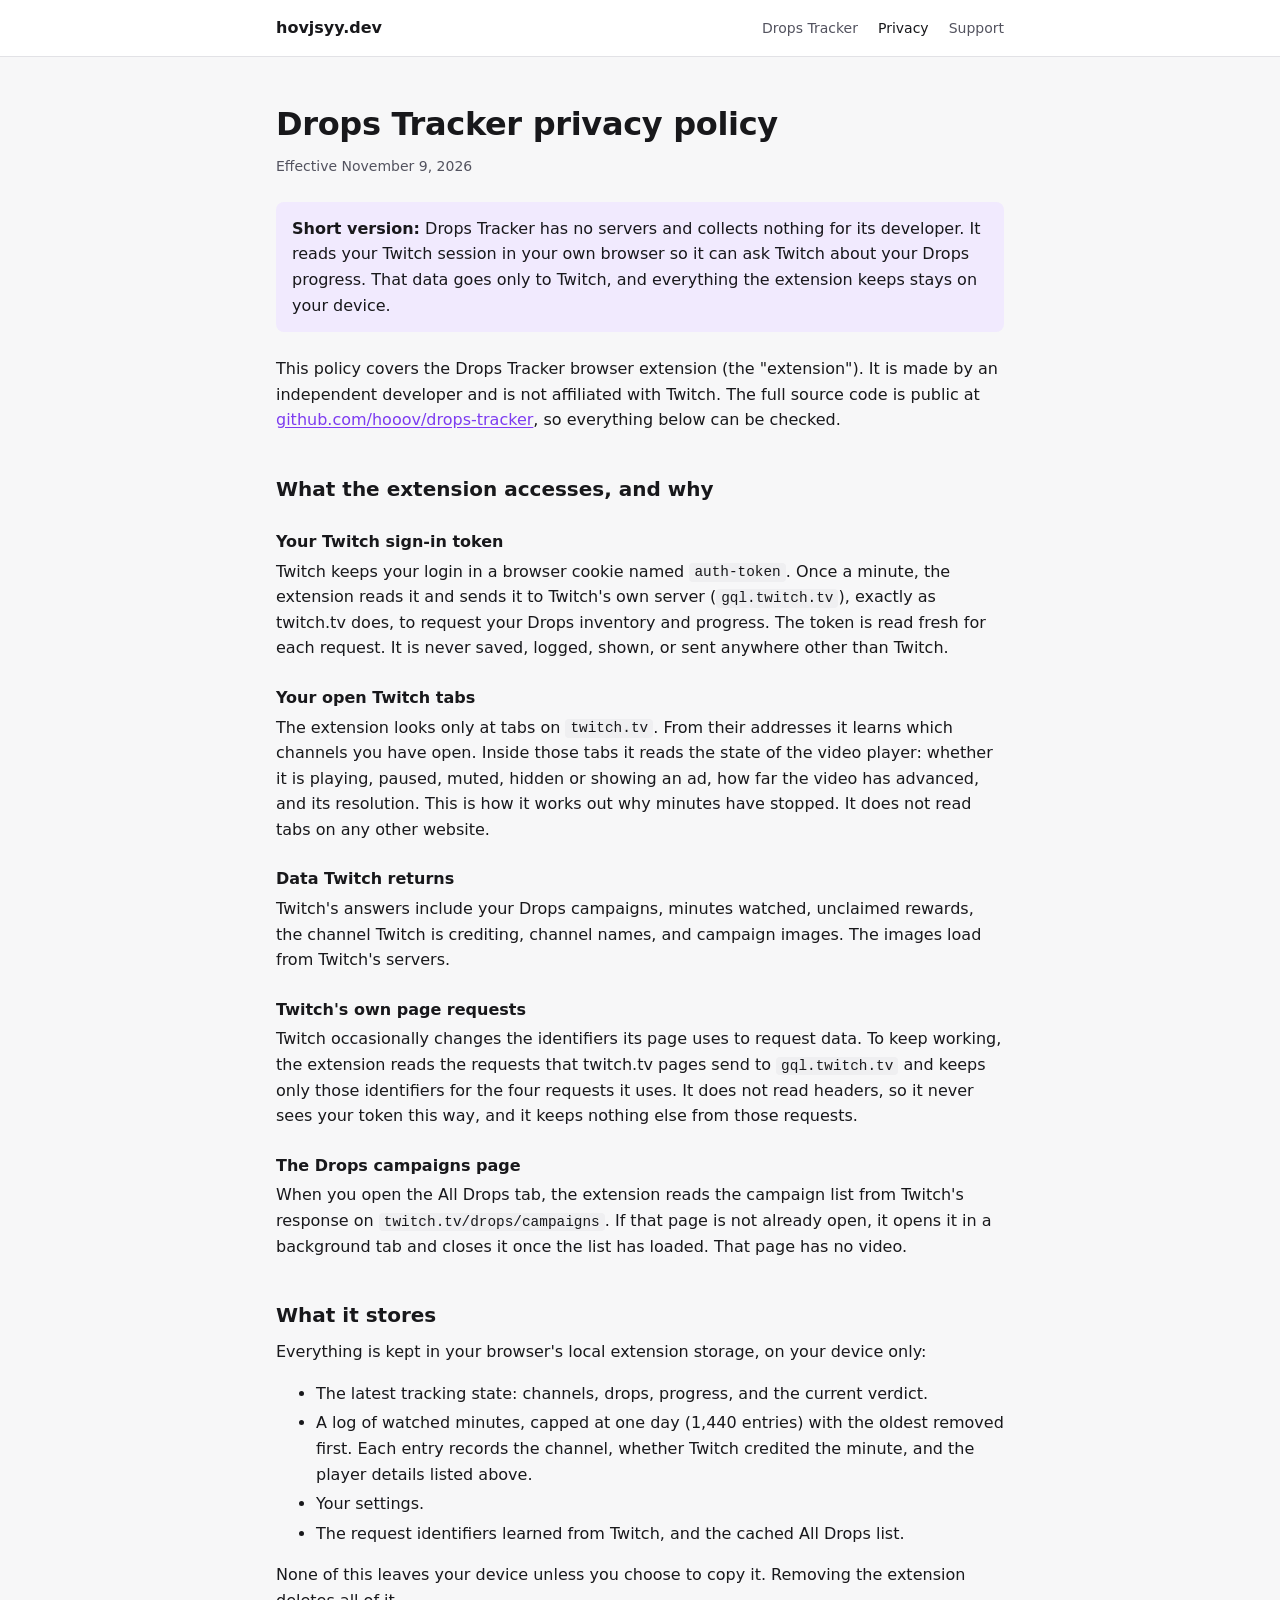
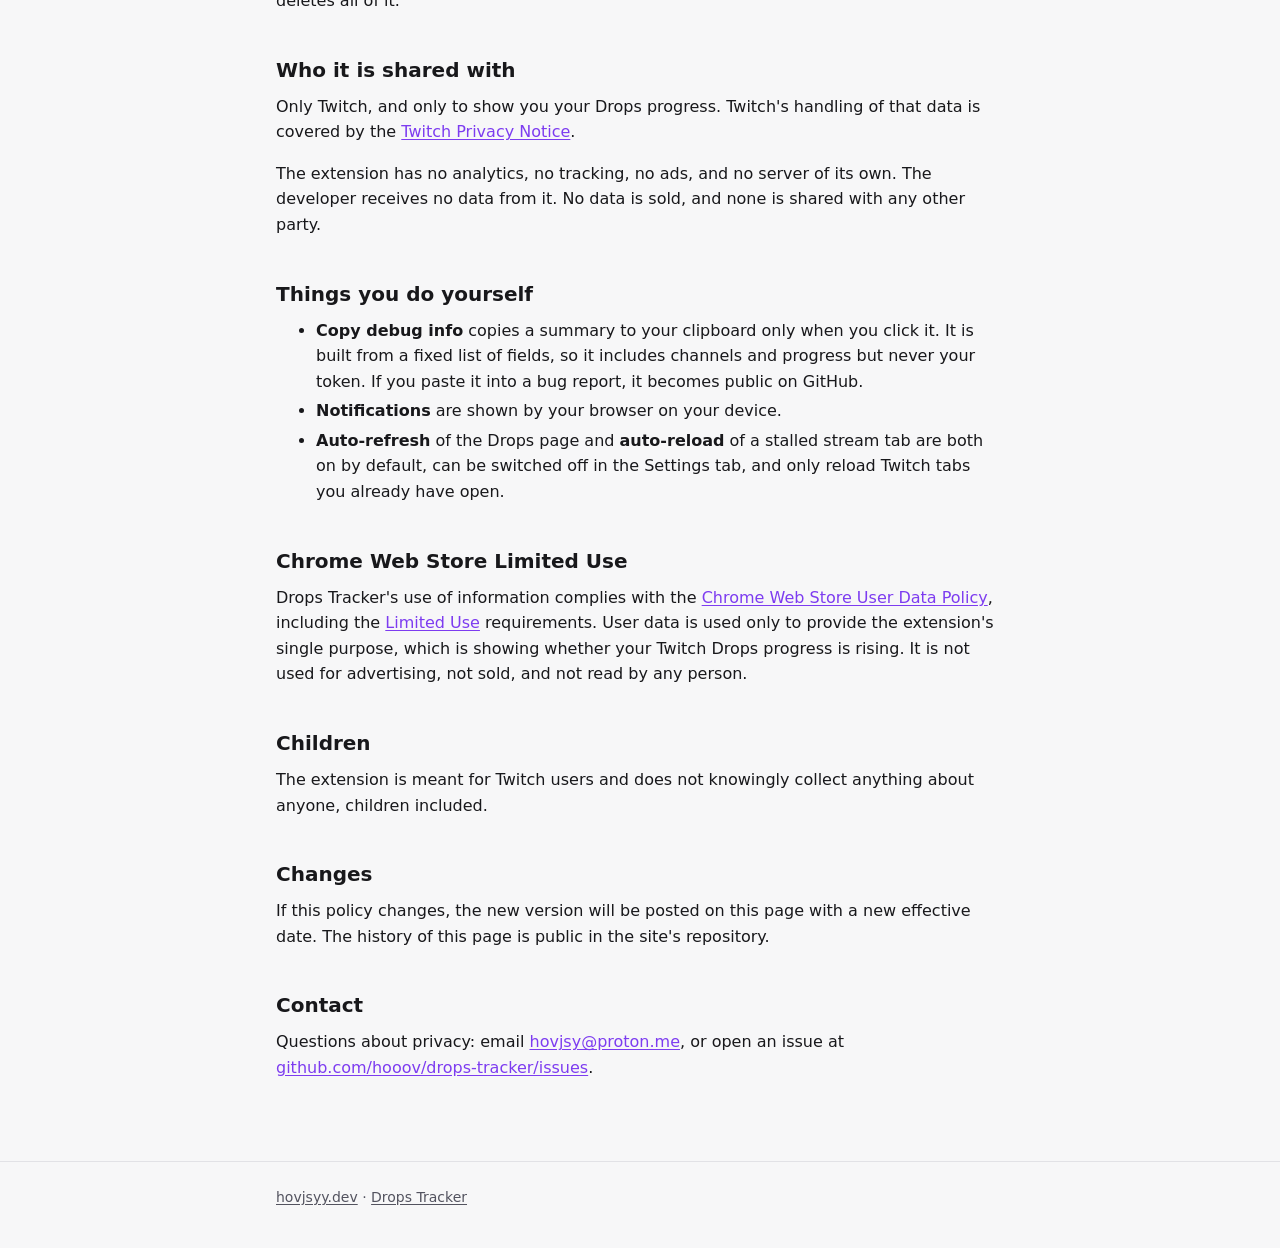
==== drops-tracker/privacy/index.html @ 73327622 "Drops Tracker: helpers on by default, Settings tab Privacy policy effective November 9, 2026: auto-r" ====
<!doctype html>
<html lang="en">
<head>
  <meta charset="utf-8">
  <meta name="viewport" content="width=device-width, initial-scale=1">
  <title>Drops Tracker Privacy</title>
  <meta name="description" content="Privacy policy for the Drops Tracker browser extension.">
  <link rel="icon" href="/drops-tracker/icon.png">
  <link rel="stylesheet" href="/assets/style.css">
</head>
<body>
  <header class="site-head">
    <div class="wrap">
      <a href="/">hovjsyy.dev</a>
      <nav>
        <a href="/drops-tracker/">Drops Tracker</a>
        <a href="/drops-tracker/privacy/" aria-current="page">Privacy</a>
        <a href="https://github.com/hooov/drops-tracker/issues">Support</a>
      </nav>
    </div>
  </header>
  <main>
    <div class="wrap">
      <h1>Drops Tracker privacy policy</h1>
      <p class="meta">Effective November 9, 2026</p>

      <div class="note">
        <p><strong>Short version:</strong> Drops Tracker has no servers and collects nothing for its developer. It reads your Twitch session in your own browser so it can ask Twitch about your Drops progress. That data goes only to Twitch, and everything the extension keeps stays on your device.</p>
      </div>

      <p>This policy covers the Drops Tracker browser extension (the "extension"). It is made by an independent developer and is not affiliated with Twitch. The full source code is public at <a href="https://github.com/hooov/drops-tracker">github.com/hooov/drops-tracker</a>, so everything below can be checked.</p>

      <h2>What the extension accesses, and why</h2>

      <h3>Your Twitch sign-in token</h3>
      <p>Twitch keeps your login in a browser cookie named <code>auth-token</code>. Once a minute, the extension reads it and sends it to Twitch's own server (<code>gql.twitch.tv</code>), exactly as twitch.tv does, to request your Drops inventory and progress. The token is read fresh for each request. It is never saved, logged, shown, or sent anywhere other than Twitch.</p>

      <h3>Your open Twitch tabs</h3>
      <p>The extension looks only at tabs on <code>twitch.tv</code>. From their addresses it learns which channels you have open. Inside those tabs it reads the state of the video player: whether it is playing, paused, muted, hidden or showing an ad, how far the video has advanced, and its resolution. This is how it works out why minutes have stopped. It does not read tabs on any other website.</p>

      <h3>Data Twitch returns</h3>
      <p>Twitch's answers include your Drops campaigns, minutes watched, unclaimed rewards, the channel Twitch is crediting, channel names, and campaign images. The images load from Twitch's servers.</p>

      <h3>Twitch's own page requests</h3>
      <p>Twitch occasionally changes the identifiers its page uses to request data. To keep working, the extension reads the requests that twitch.tv pages send to <code>gql.twitch.tv</code> and keeps only those identifiers for the four requests it uses. It does not read headers, so it never sees your token this way, and it keeps nothing else from those requests.</p>

      <h3>The Drops campaigns page</h3>
      <p>When you open the All Drops tab, the extension reads the campaign list from Twitch's response on <code>twitch.tv/drops/campaigns</code>. If that page is not already open, it opens it in a background tab and closes it once the list has loaded. That page has no video.</p>

      <h2>What it stores</h2>
      <p>Everything is kept in your browser's local extension storage, on your device only:</p>
      <ul>
        <li>The latest tracking state: channels, drops, progress, and the current verdict.</li>
        <li>A log of watched minutes, capped at one day (1,440 entries) with the oldest removed first. Each entry records the channel, whether Twitch credited the minute, and the player details listed above.</li>
        <li>Your settings.</li>
        <li>The request identifiers learned from Twitch, and the cached All Drops list.</li>
      </ul>
      <p>None of this leaves your device unless you choose to copy it. Removing the extension deletes all of it.</p>

      <h2>Who it is shared with</h2>
      <p>Only Twitch, and only to show you your Drops progress. Twitch's handling of that data is covered by the <a href="https://www.twitch.tv/p/legal/privacy-notice/">Twitch Privacy Notice</a>.</p>
      <p>The extension has no analytics, no tracking, no ads, and no server of its own. The developer receives no data from it. No data is sold, and none is shared with any other party.</p>

      <h2>Things you do yourself</h2>
      <ul>
        <li><strong>Copy debug info</strong> copies a summary to your clipboard only when you click it. It is built from a fixed list of fields, so it includes channels and progress but never your token. If you paste it into a bug report, it becomes public on GitHub.</li>
        <li><strong>Notifications</strong> are shown by your browser on your device.</li>
        <li><strong>Auto-refresh</strong> of the Drops page and <strong>auto-reload</strong> of a stalled stream tab are both on by default, can be switched off in the Settings tab, and only reload Twitch tabs you already have open.</li>
      </ul>

      <h2>Chrome Web Store Limited Use</h2>
      <p>Drops Tracker's use of information complies with the <a href="https://developer.chrome.com/docs/webstore/program-policies/policies">Chrome Web Store User Data Policy</a>, including the <a href="https://developer.chrome.com/docs/webstore/program-policies/limited-use">Limited Use</a> requirements. User data is used only to provide the extension's single purpose, which is showing whether your Twitch Drops progress is rising. It is not used for advertising, not sold, and not read by any person.</p>

      <h2>Children</h2>
      <p>The extension is meant for Twitch users and does not knowingly collect anything about anyone, children included.</p>

      <h2>Changes</h2>
      <p>If this policy changes, the new version will be posted on this page with a new effective date. The history of this page is public in the site's repository.</p>

      <h2>Contact</h2>
      <p>Questions about privacy: email <a href="mailto:hovjsy@proton.me">hovjsy@proton.me</a>, or open an issue at <a href="https://github.com/hooov/drops-tracker/issues">github.com/hooov/drops-tracker/issues</a>.</p>
    </div>
  </main>
  <footer class="site-foot">
    <div class="wrap"><a href="/">hovjsyy.dev</a> · <a href="/drops-tracker/">Drops Tracker</a></div>
  </footer>
</body>
</html>
---- assets/style.css ----
:root {
  --bg: #f7f7f8;
  --surface: #ffffff;
  --text: #18181b;
  --muted: #53535f;
  --line: #e2e2e6;
  --accent: #7d3cf0;
  --accent-soft: #f1eafe;
  --code: #efeff1;
  color-scheme: light;
}
@media (prefers-color-scheme: dark) {
  :root {
    --bg: #0e0e10;
    --surface: #18181b;
    --text: #efeff1;
    --muted: #adadb8;
    --line: #2f2f35;
    --accent: #a970ff;
    --accent-soft: #241a36;
    --code: #26262c;
    color-scheme: dark;
  }
}

* { box-sizing: border-box; }
html { -webkit-text-size-adjust: 100%; }
body {
  margin: 0;
  background: var(--bg);
  color: var(--text);
  font: 16px/1.6 Inter, system-ui, -apple-system, "Segoe UI", Roboto, "Helvetica Neue", Arial, sans-serif;
}
a { color: var(--accent); text-underline-offset: 2px; }
a:hover { text-decoration-thickness: 2px; }
img { max-width: 100%; height: auto; display: block; }
code {
  font: 0.9em ui-monospace, SFMono-Regular, Consolas, "Liberation Mono", monospace;
  background: var(--code);
  padding: 0.1em 0.35em;
  border-radius: 4px;
}

.wrap { max-width: 760px; margin: 0 auto; padding: 0 16px; }

.site-head { border-bottom: 1px solid var(--line); background: var(--surface); }
.site-head .wrap { display: flex; align-items: center; justify-content: space-between; gap: 16px; height: 56px; }
.site-head a { color: var(--text); text-decoration: none; font-weight: 700; }
.site-head nav { display: flex; gap: 20px; font-size: 14px; }
.site-head nav a { color: var(--muted); font-weight: 500; }
.site-head nav a:hover, .site-head nav a[aria-current="page"] { color: var(--text); }

main { padding: 48px 0 64px; }
h1 { font-size: 2rem; line-height: 1.2; margin: 0 0 12px; letter-spacing: -0.01em; }
h2 { font-size: 1.25rem; margin: 40px 0 8px; }
h3 { font-size: 1rem; margin: 24px 0 4px; }
p, ul, ol, table { margin: 0 0 16px; }
li + li { margin-top: 4px; }
.lede { font-size: 1.125rem; color: var(--muted); max-width: 60ch; }
.meta { color: var(--muted); font-size: 14px; }

.product { display: flex; align-items: center; gap: 16px; margin-bottom: 16px; }
.product img { width: 64px; height: 64px; border-radius: 14px; }
.product h1 { margin: 0; }

.buttons { display: flex; flex-wrap: wrap; gap: 12px; margin: 24px 0; }
.btn {
  display: inline-block; padding: 9px 16px; border-radius: 6px; font-weight: 600; font-size: 15px;
  text-decoration: none; border: 1px solid var(--line); color: var(--text); background: var(--surface);
}
.btn.primary { background: var(--accent); border-color: var(--accent); color: #fff; }
.btn:hover { filter: brightness(1.08); }

.shot { margin: 32px 0; border: 1px solid var(--line); border-radius: 10px; overflow: hidden; background: var(--surface); }
.shot figcaption { padding: 10px 14px; font-size: 14px; color: var(--muted); border-top: 1px solid var(--line); }

.card {
  display: block; padding: 20px; border: 1px solid var(--line); border-radius: 10px;
  background: var(--surface); color: var(--text); text-decoration: none;
}
.card:hover { border-color: var(--accent); }
.card .product { margin: 0 0 8px; }
.card .product img { width: 44px; height: 44px; border-radius: 10px; }
.card h2 { margin: 0; font-size: 1.125rem; }
.card p { margin: 0; color: var(--muted); }

.note { padding: 14px 16px; border-radius: 8px; background: var(--accent-soft); margin: 24px 0; }
.note p:last-child { margin-bottom: 0; }

.table-scroll { overflow-x: auto; margin: 0 0 16px; }
table { border-collapse: collapse; width: 100%; font-size: 15px; margin: 0; }
th, td { text-align: left; vertical-align: top; padding: 8px 10px; border-bottom: 1px solid var(--line); }
th { font-weight: 600; white-space: nowrap; }

.site-foot { border-top: 1px solid var(--line); padding: 24px 0 40px; font-size: 14px; color: var(--muted); }
.site-foot a { color: var(--muted); }

@media (max-width: 520px) {
  main { padding: 32px 0 48px; }
  h1 { font-size: 1.6rem; }
  .site-head nav { gap: 14px; }
}
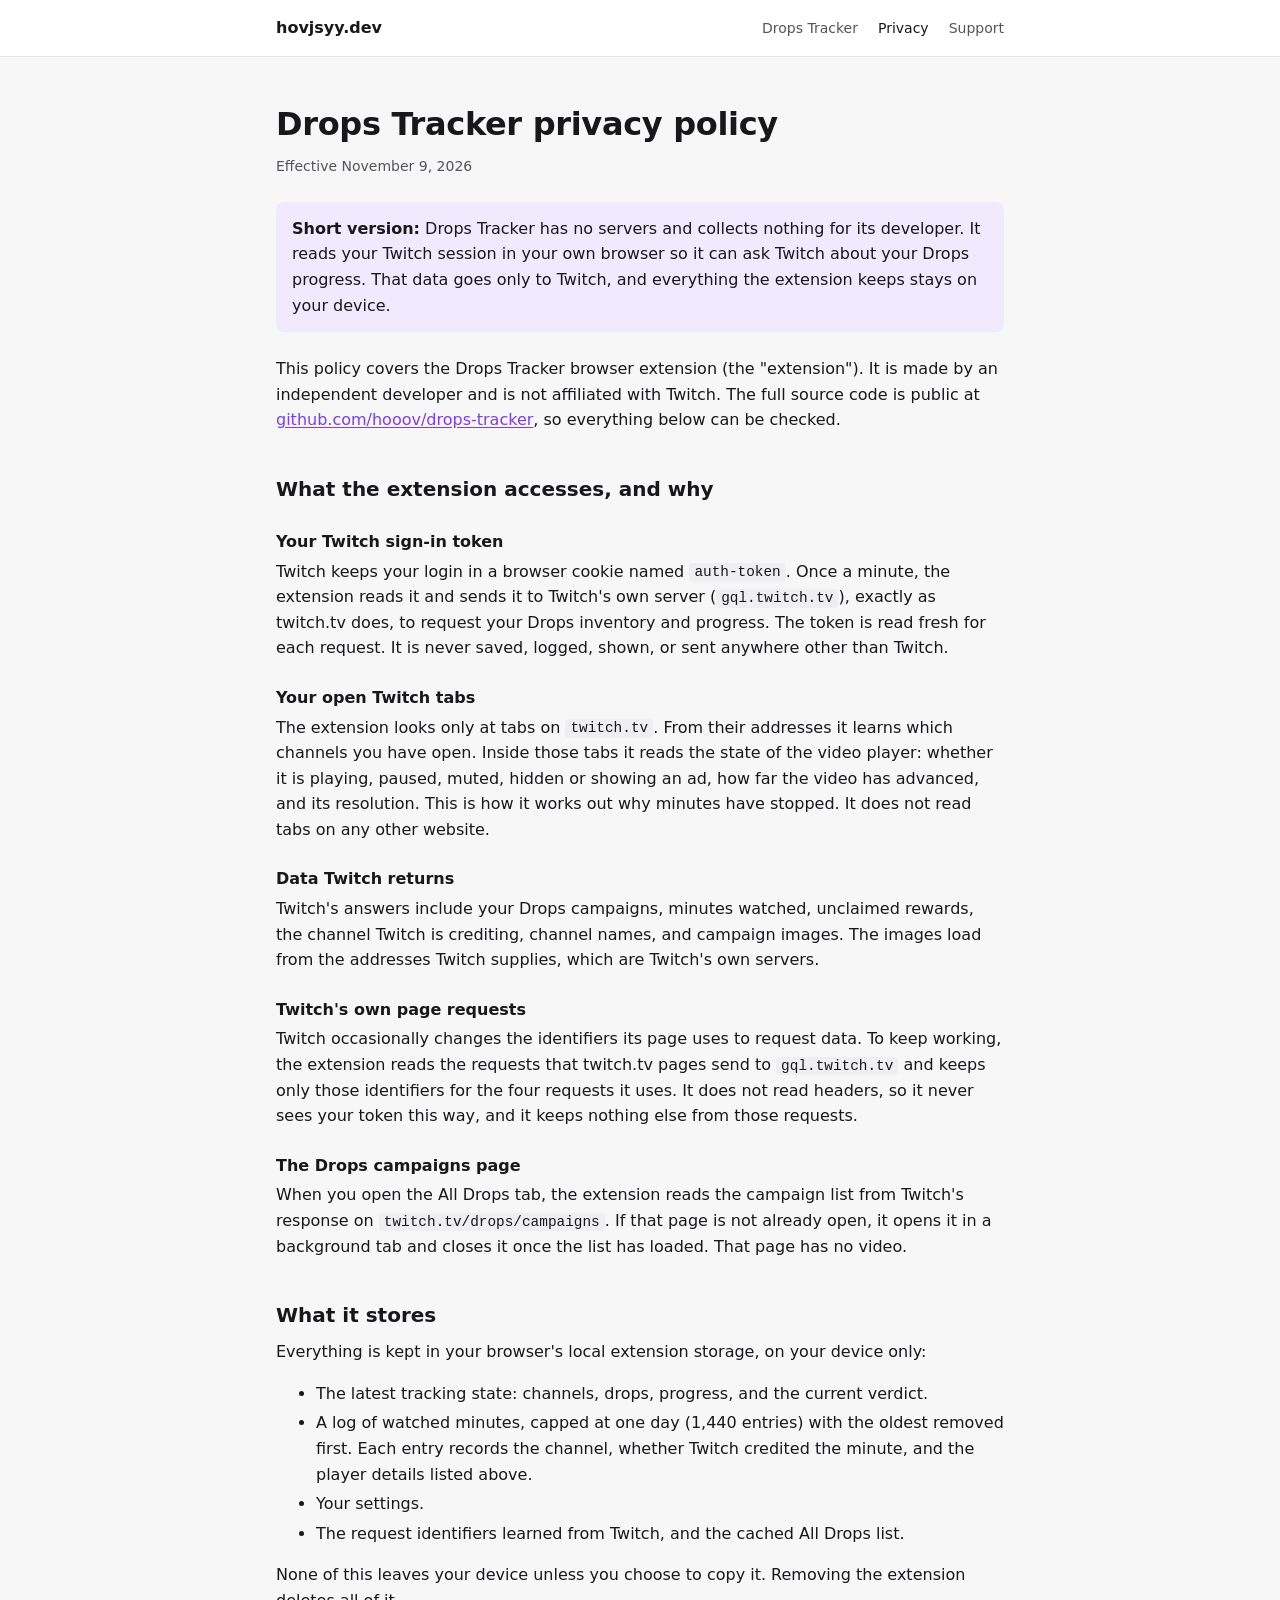
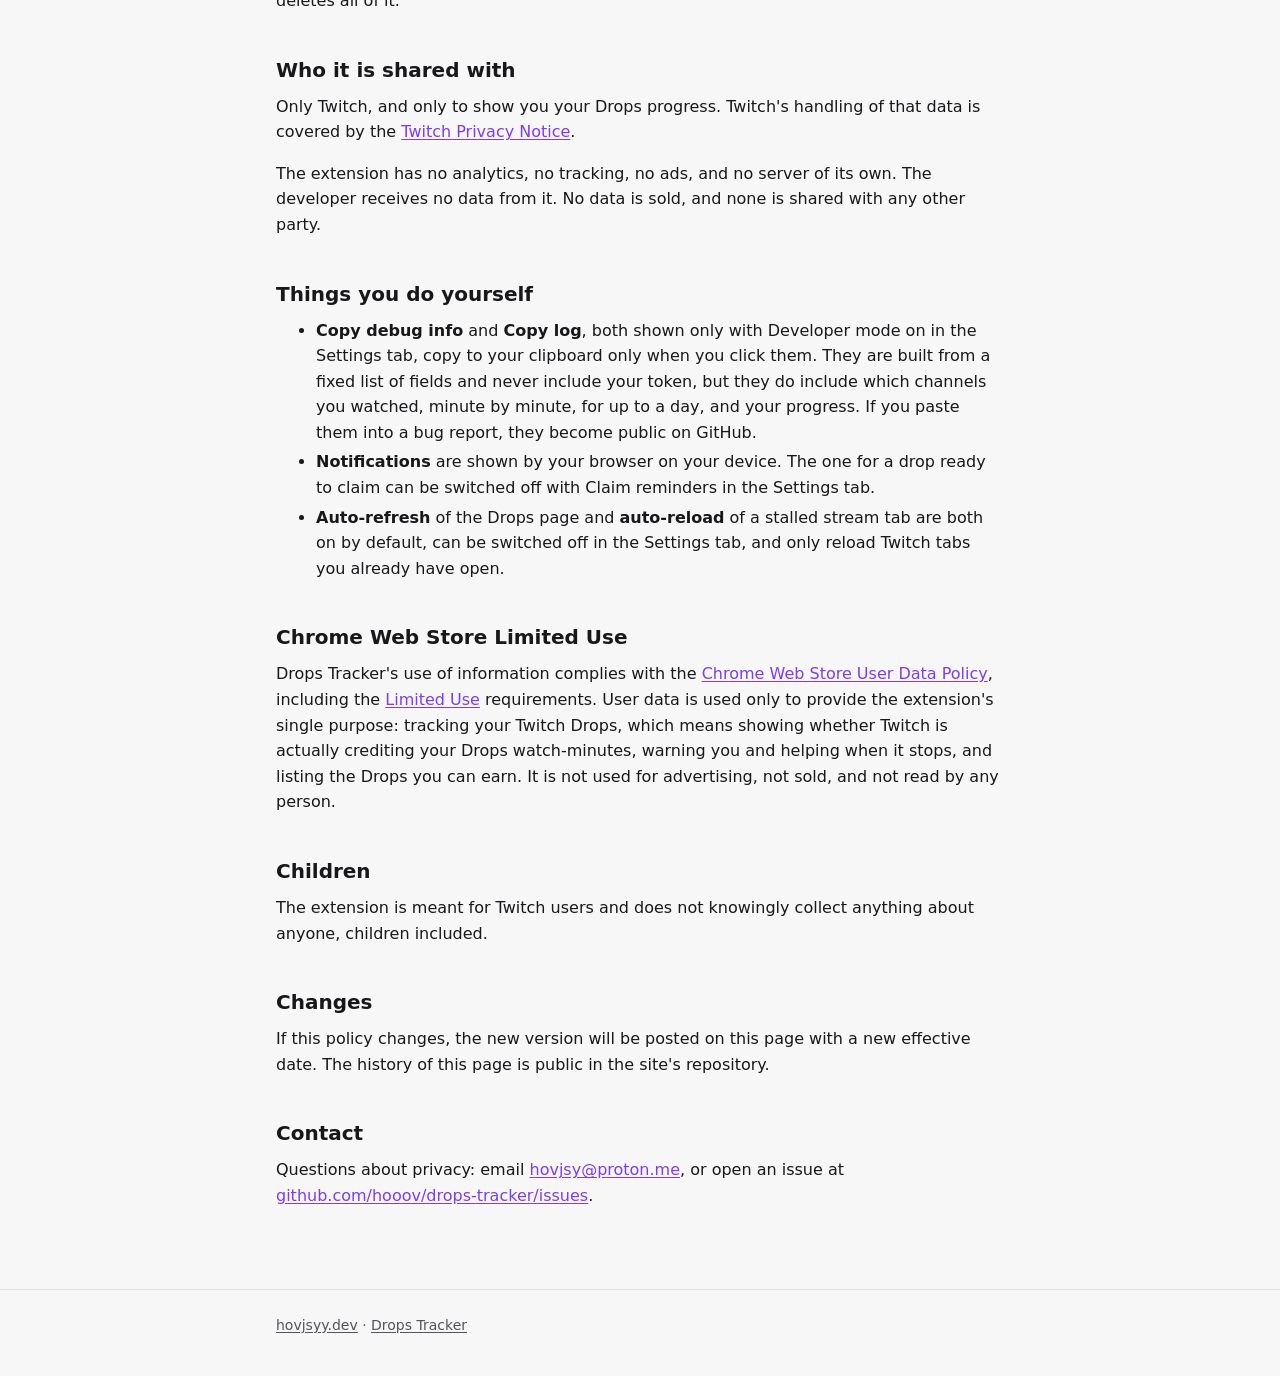
==== commit 79df1bae: "Drops Tracker: describe the tab helpers, debug copies; new images - Homepage: the two helpers that r" ====
--- a/drops-tracker/privacy/index.html
+++ b/drops-tracker/privacy/index.html
@@ -39,7 +39,7 @@
       <p>The extension looks only at tabs on <code>twitch.tv</code>. From their addresses it learns which channels you have open. Inside those tabs it reads the state of the video player: whether it is playing, paused, muted, hidden or showing an ad, how far the video has advanced, and its resolution. This is how it works out why minutes have stopped. It does not read tabs on any other website.</p>
 
       <h3>Data Twitch returns</h3>
-      <p>Twitch's answers include your Drops campaigns, minutes watched, unclaimed rewards, the channel Twitch is crediting, channel names, and campaign images. The images load from Twitch's servers.</p>
+      <p>Twitch's answers include your Drops campaigns, minutes watched, unclaimed rewards, the channel Twitch is crediting, channel names, and campaign images. The images load from the addresses Twitch supplies, which are Twitch's own servers.</p>
 
       <h3>Twitch's own page requests</h3>
       <p>Twitch occasionally changes the identifiers its page uses to request data. To keep working, the extension reads the requests that twitch.tv pages send to <code>gql.twitch.tv</code> and keeps only those identifiers for the four requests it uses. It does not read headers, so it never sees your token this way, and it keeps nothing else from those requests.</p>
@@ -63,13 +63,13 @@
 
       <h2>Things you do yourself</h2>
       <ul>
-        <li><strong>Copy debug info</strong> copies a summary to your clipboard only when you click it. It is built from a fixed list of fields, so it includes channels and progress but never your token. If you paste it into a bug report, it becomes public on GitHub.</li>
-        <li><strong>Notifications</strong> are shown by your browser on your device.</li>
+        <li><strong>Copy debug info</strong> and <strong>Copy log</strong>, both shown only with Developer mode on in the Settings tab, copy to your clipboard only when you click them. They are built from a fixed list of fields and never include your token, but they do include which channels you watched, minute by minute, for up to a day, and your progress. If you paste them into a bug report, they become public on GitHub.</li>
+        <li><strong>Notifications</strong> are shown by your browser on your device. The one for a drop ready to claim can be switched off with Claim reminders in the Settings tab.</li>
         <li><strong>Auto-refresh</strong> of the Drops page and <strong>auto-reload</strong> of a stalled stream tab are both on by default, can be switched off in the Settings tab, and only reload Twitch tabs you already have open.</li>
       </ul>
 
       <h2>Chrome Web Store Limited Use</h2>
-      <p>Drops Tracker's use of information complies with the <a href="https://developer.chrome.com/docs/webstore/program-policies/policies">Chrome Web Store User Data Policy</a>, including the <a href="https://developer.chrome.com/docs/webstore/program-policies/limited-use">Limited Use</a> requirements. User data is used only to provide the extension's single purpose, which is showing whether your Twitch Drops progress is rising. It is not used for advertising, not sold, and not read by any person.</p>
+      <p>Drops Tracker's use of information complies with the <a href="https://developer.chrome.com/docs/webstore/program-policies/policies">Chrome Web Store User Data Policy</a>, including the <a href="https://developer.chrome.com/docs/webstore/program-policies/limited-use">Limited Use</a> requirements. User data is used only to provide the extension's single purpose: tracking your Twitch Drops, which means showing whether Twitch is actually crediting your Drops watch-minutes, warning you and helping when it stops, and listing the Drops you can earn. It is not used for advertising, not sold, and not read by any person.</p>
 
       <h2>Children</h2>
       <p>The extension is meant for Twitch users and does not knowingly collect anything about anyone, children included.</p>
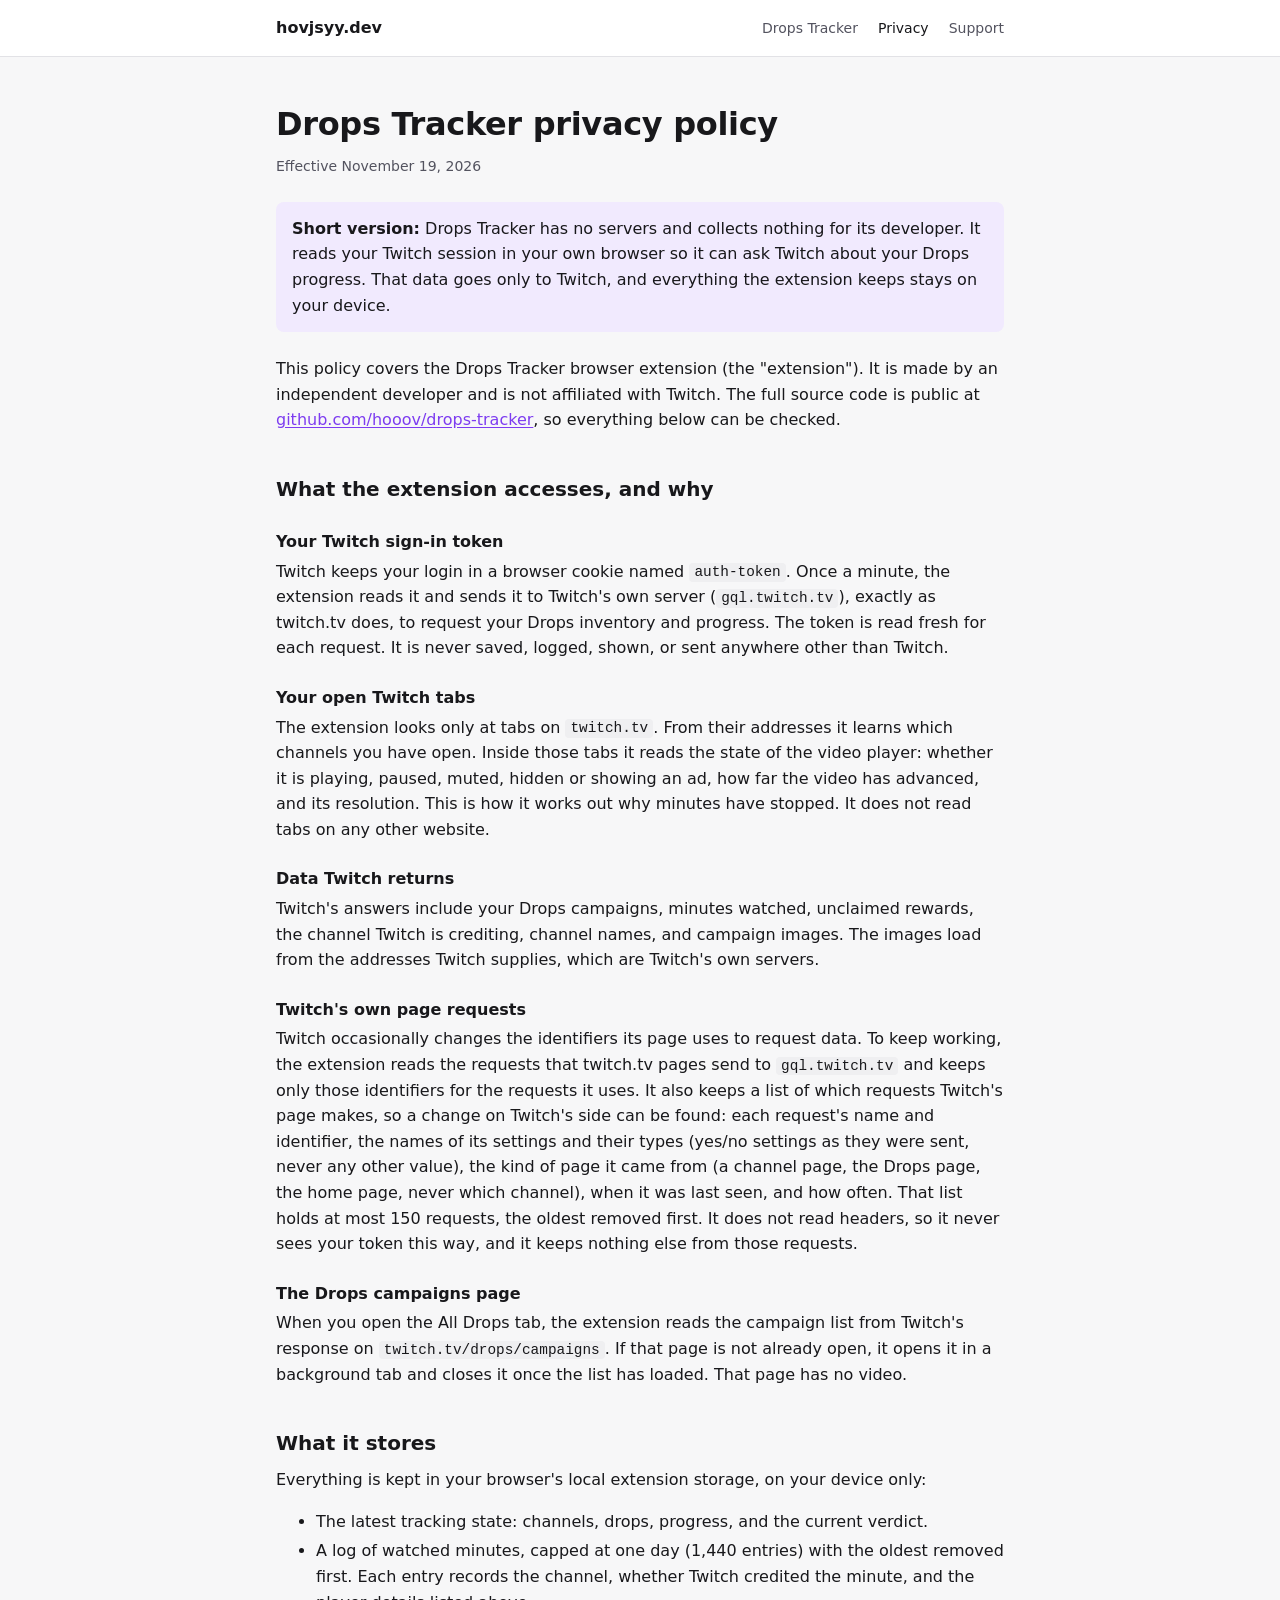
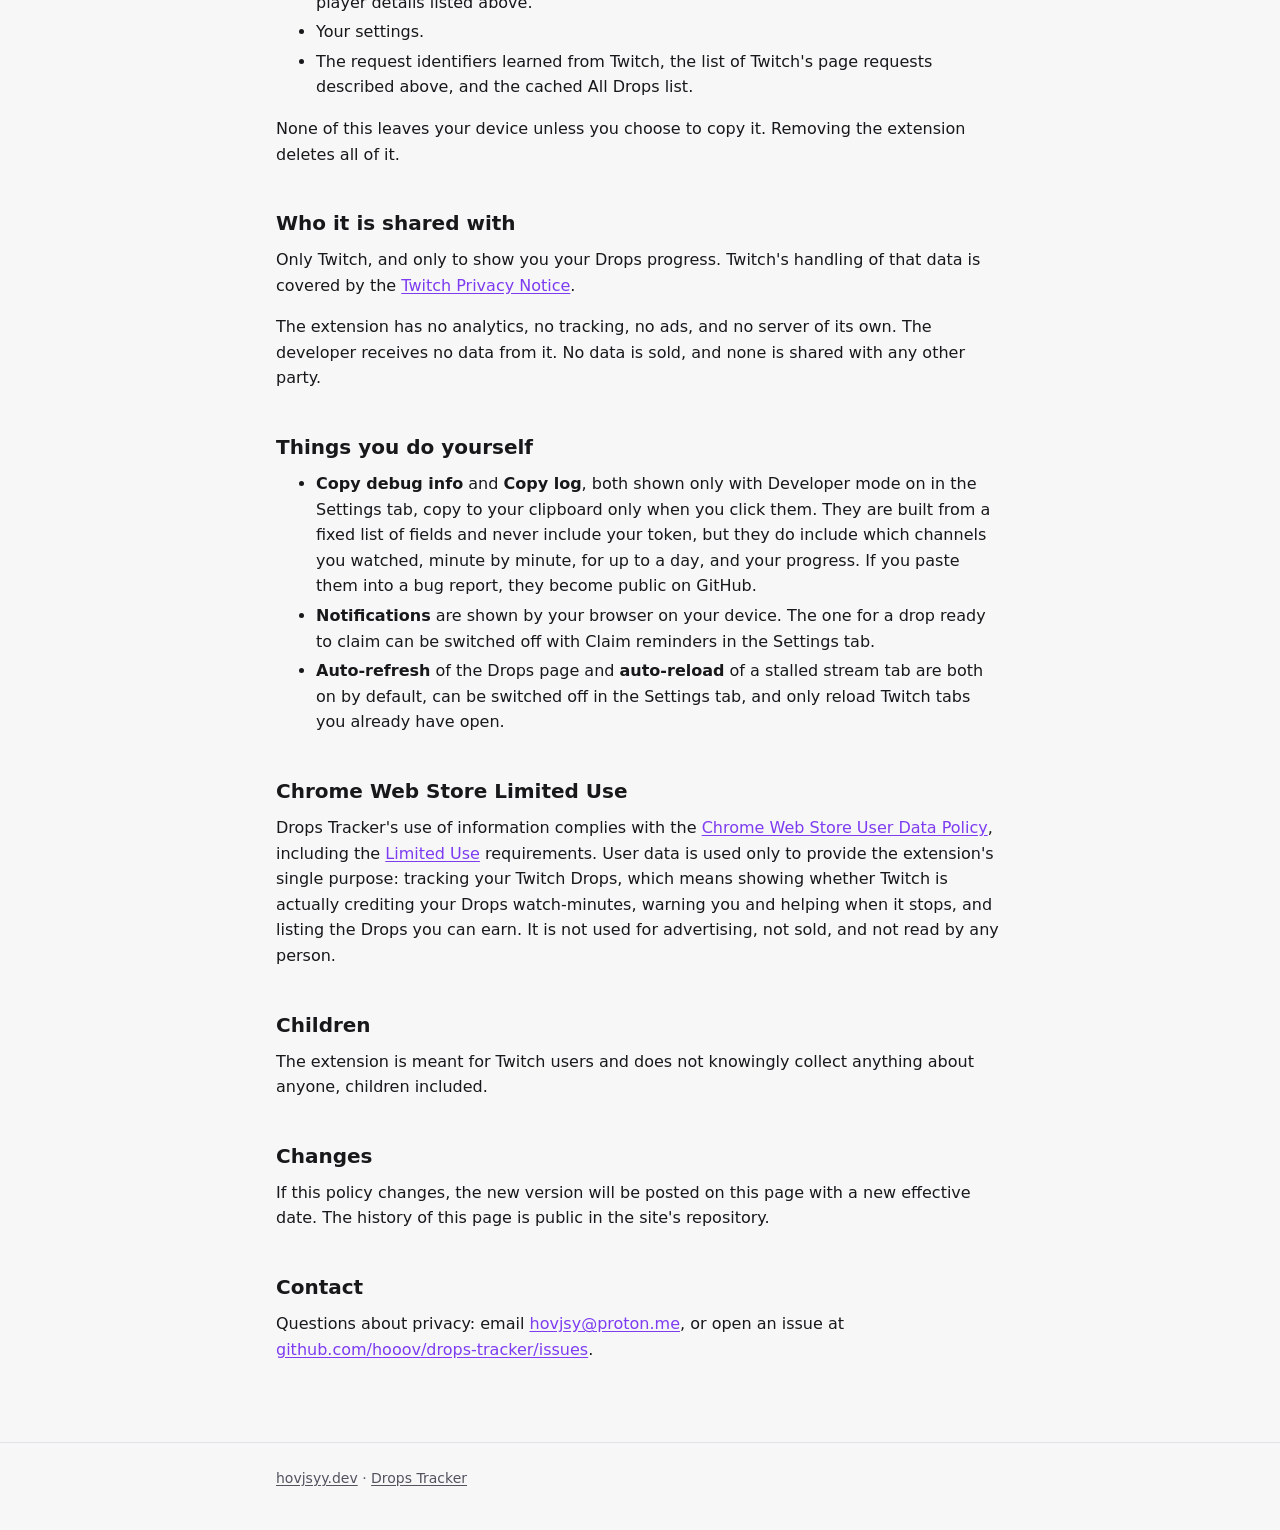
==== commit e752548c: "Drops Tracker privacy: the list of Twitch's page requests (0.1.6)" ====
--- a/drops-tracker/privacy/index.html
+++ b/drops-tracker/privacy/index.html
@@ -22,7 +22,7 @@
   <main>
     <div class="wrap">
       <h1>Drops Tracker privacy policy</h1>
-      <p class="meta">Effective November 9, 2026</p>
+      <p class="meta">Effective November 19, 2026</p>
 
       <div class="note">
         <p><strong>Short version:</strong> Drops Tracker has no servers and collects nothing for its developer. It reads your Twitch session in your own browser so it can ask Twitch about your Drops progress. That data goes only to Twitch, and everything the extension keeps stays on your device.</p>
@@ -42,7 +42,7 @@
       <p>Twitch's answers include your Drops campaigns, minutes watched, unclaimed rewards, the channel Twitch is crediting, channel names, and campaign images. The images load from the addresses Twitch supplies, which are Twitch's own servers.</p>
 
       <h3>Twitch's own page requests</h3>
-      <p>Twitch occasionally changes the identifiers its page uses to request data. To keep working, the extension reads the requests that twitch.tv pages send to <code>gql.twitch.tv</code> and keeps only those identifiers for the four requests it uses. It does not read headers, so it never sees your token this way, and it keeps nothing else from those requests.</p>
+      <p>Twitch occasionally changes the identifiers its page uses to request data. To keep working, the extension reads the requests that twitch.tv pages send to <code>gql.twitch.tv</code> and keeps only those identifiers for the requests it uses. It also keeps a list of which requests Twitch's page makes, so a change on Twitch's side can be found: each request's name and identifier, the names of its settings and their types (yes/no settings as they were sent, never any other value), the kind of page it came from (a channel page, the Drops page, the home page, never which channel), when it was last seen, and how often. That list holds at most 150 requests, the oldest removed first. It does not read headers, so it never sees your token this way, and it keeps nothing else from those requests.</p>
 
       <h3>The Drops campaigns page</h3>
       <p>When you open the All Drops tab, the extension reads the campaign list from Twitch's response on <code>twitch.tv/drops/campaigns</code>. If that page is not already open, it opens it in a background tab and closes it once the list has loaded. That page has no video.</p>
@@ -53,7 +53,7 @@
         <li>The latest tracking state: channels, drops, progress, and the current verdict.</li>
         <li>A log of watched minutes, capped at one day (1,440 entries) with the oldest removed first. Each entry records the channel, whether Twitch credited the minute, and the player details listed above.</li>
         <li>Your settings.</li>
-        <li>The request identifiers learned from Twitch, and the cached All Drops list.</li>
+        <li>The request identifiers learned from Twitch, the list of Twitch's page requests described above, and the cached All Drops list.</li>
       </ul>
       <p>None of this leaves your device unless you choose to copy it. Removing the extension deletes all of it.</p>
 
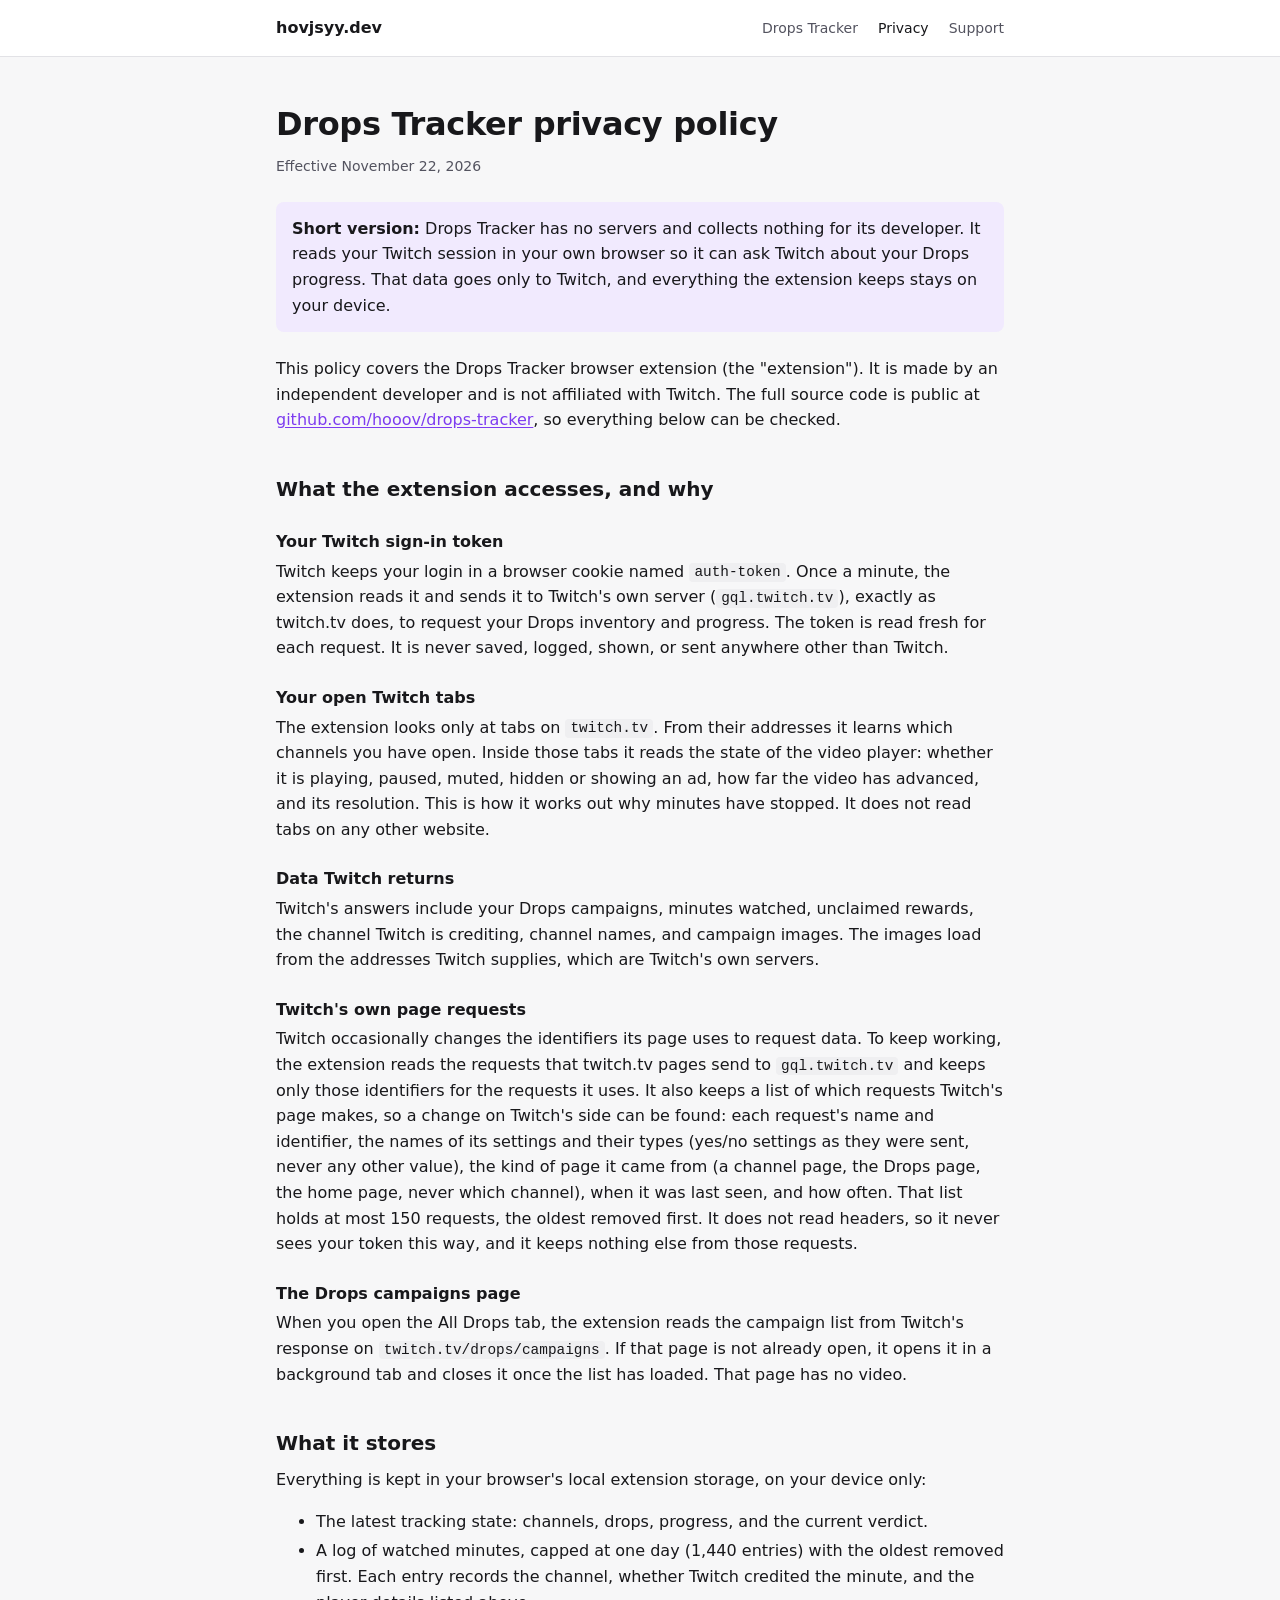
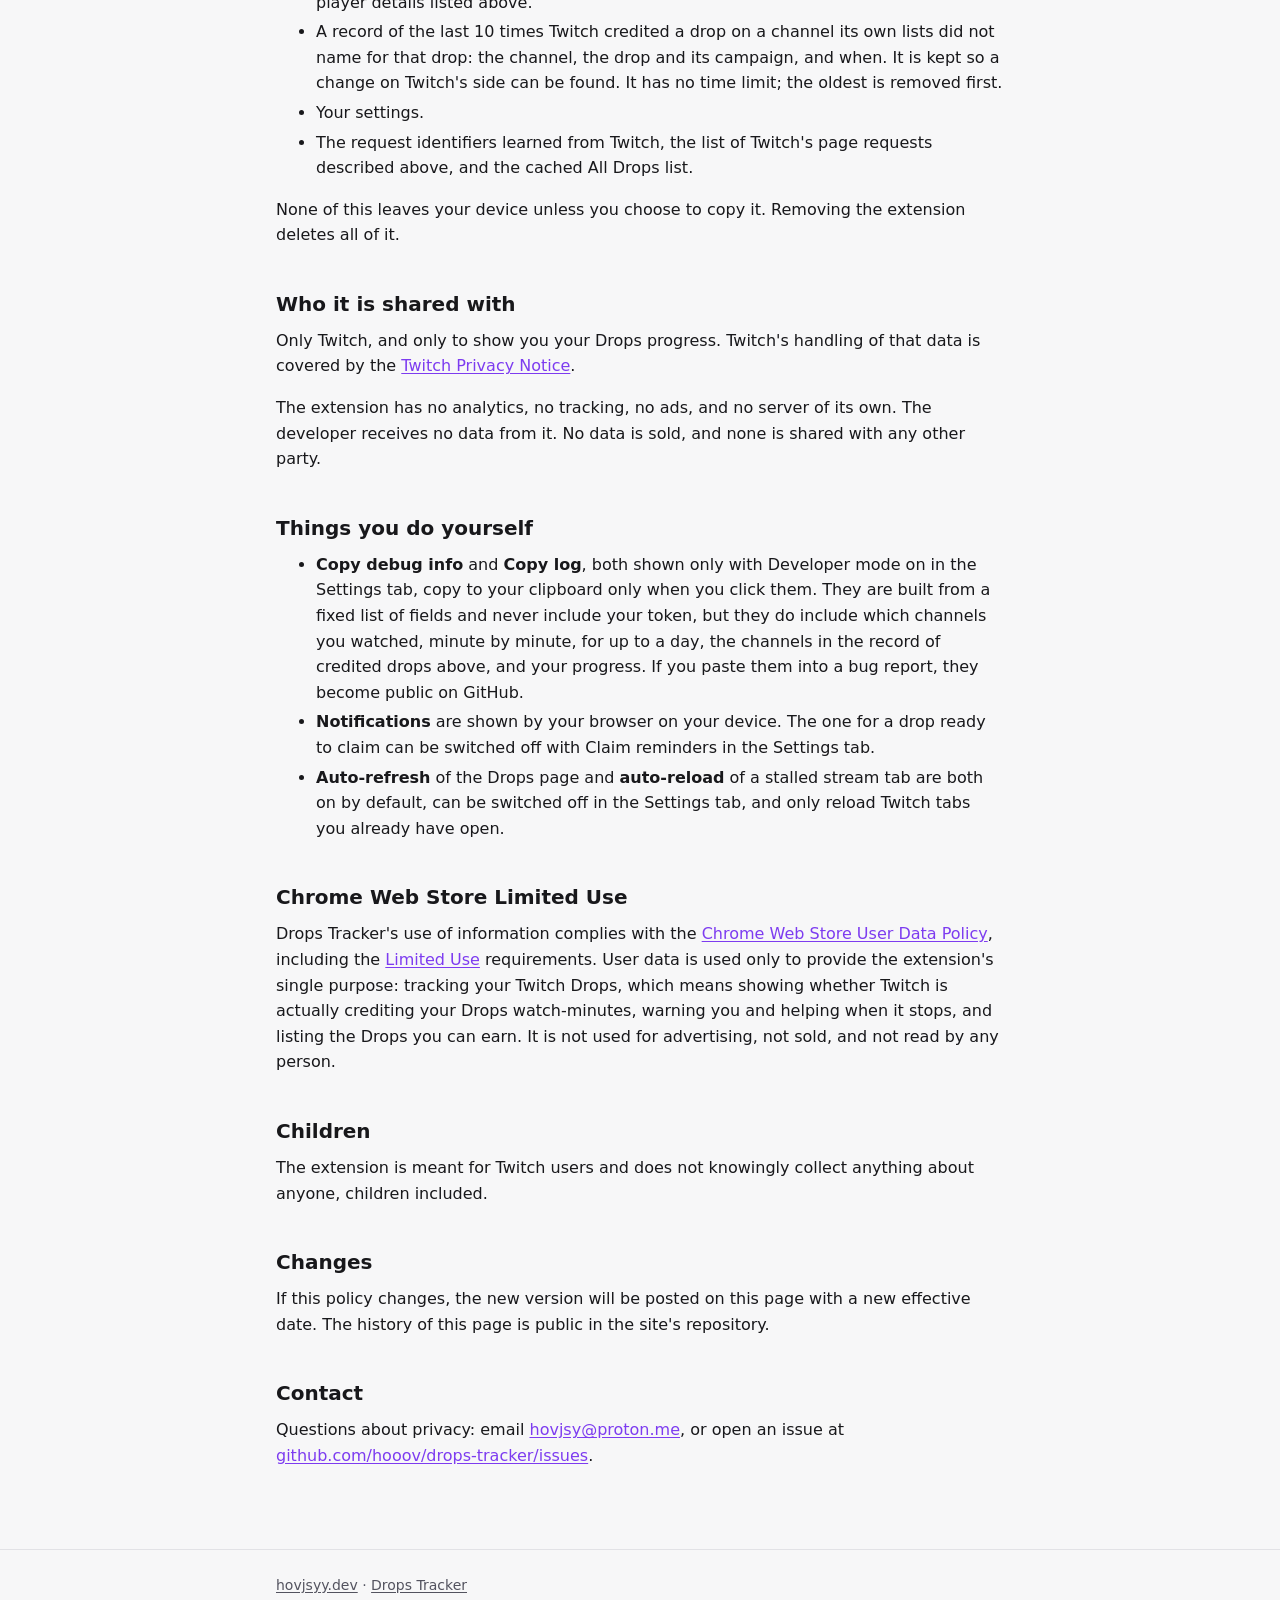
==== commit f2af3be0: "Drops Tracker privacy: the record of credited drops the lists missed (0.1.13)" ====
--- a/drops-tracker/privacy/index.html
+++ b/drops-tracker/privacy/index.html
@@ -22,7 +22,7 @@
   <main>
     <div class="wrap">
       <h1>Drops Tracker privacy policy</h1>
-      <p class="meta">Effective November 19, 2026</p>
+      <p class="meta">Effective November 22, 2026</p>
 
       <div class="note">
         <p><strong>Short version:</strong> Drops Tracker has no servers and collects nothing for its developer. It reads your Twitch session in your own browser so it can ask Twitch about your Drops progress. That data goes only to Twitch, and everything the extension keeps stays on your device.</p>
@@ -52,6 +52,7 @@
       <ul>
         <li>The latest tracking state: channels, drops, progress, and the current verdict.</li>
         <li>A log of watched minutes, capped at one day (1,440 entries) with the oldest removed first. Each entry records the channel, whether Twitch credited the minute, and the player details listed above.</li>
+        <li>A record of the last 10 times Twitch credited a drop on a channel its own lists did not name for that drop: the channel, the drop and its campaign, and when. It is kept so a change on Twitch's side can be found. It has no time limit; the oldest is removed first.</li>
         <li>Your settings.</li>
         <li>The request identifiers learned from Twitch, the list of Twitch's page requests described above, and the cached All Drops list.</li>
       </ul>
@@ -63,7 +64,7 @@
 
       <h2>Things you do yourself</h2>
       <ul>
-        <li><strong>Copy debug info</strong> and <strong>Copy log</strong>, both shown only with Developer mode on in the Settings tab, copy to your clipboard only when you click them. They are built from a fixed list of fields and never include your token, but they do include which channels you watched, minute by minute, for up to a day, and your progress. If you paste them into a bug report, they become public on GitHub.</li>
+        <li><strong>Copy debug info</strong> and <strong>Copy log</strong>, both shown only with Developer mode on in the Settings tab, copy to your clipboard only when you click them. They are built from a fixed list of fields and never include your token, but they do include which channels you watched, minute by minute, for up to a day, the channels in the record of credited drops above, and your progress. If you paste them into a bug report, they become public on GitHub.</li>
         <li><strong>Notifications</strong> are shown by your browser on your device. The one for a drop ready to claim can be switched off with Claim reminders in the Settings tab.</li>
         <li><strong>Auto-refresh</strong> of the Drops page and <strong>auto-reload</strong> of a stalled stream tab are both on by default, can be switched off in the Settings tab, and only reload Twitch tabs you already have open.</li>
       </ul>
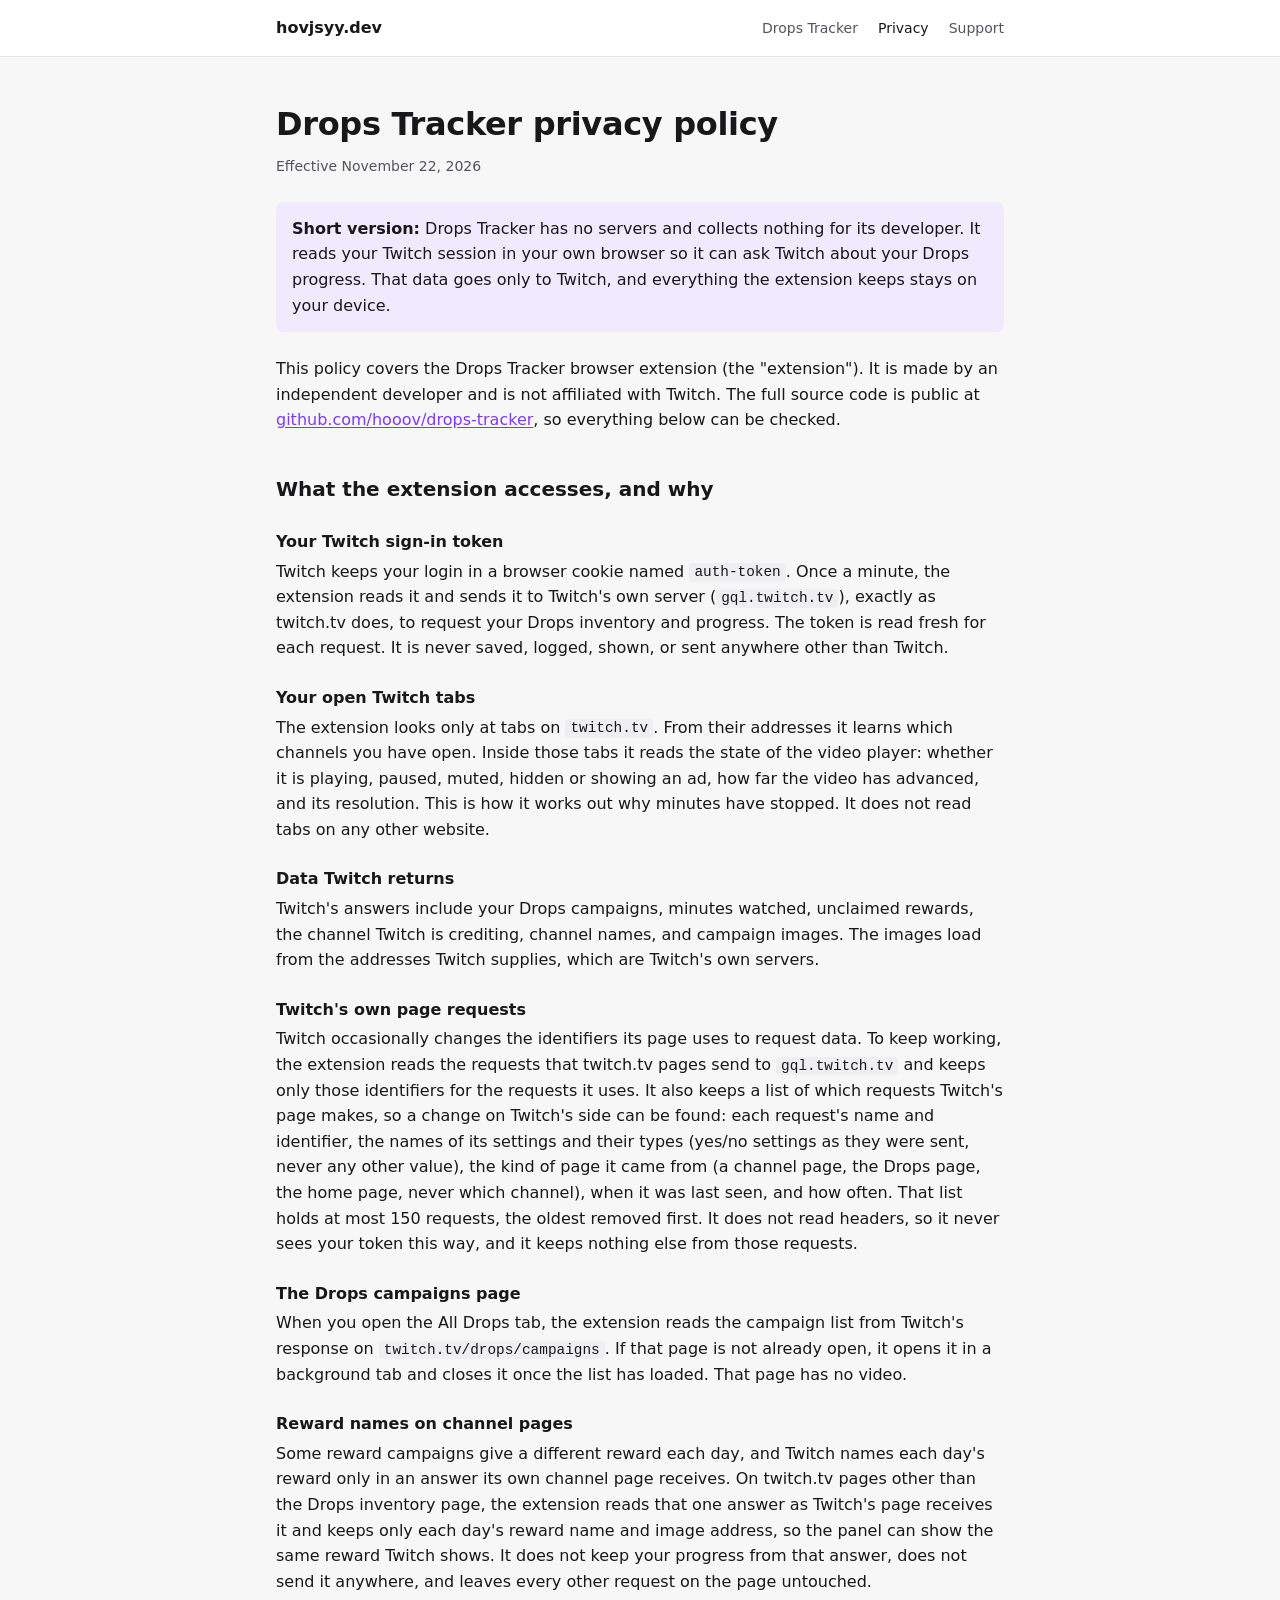
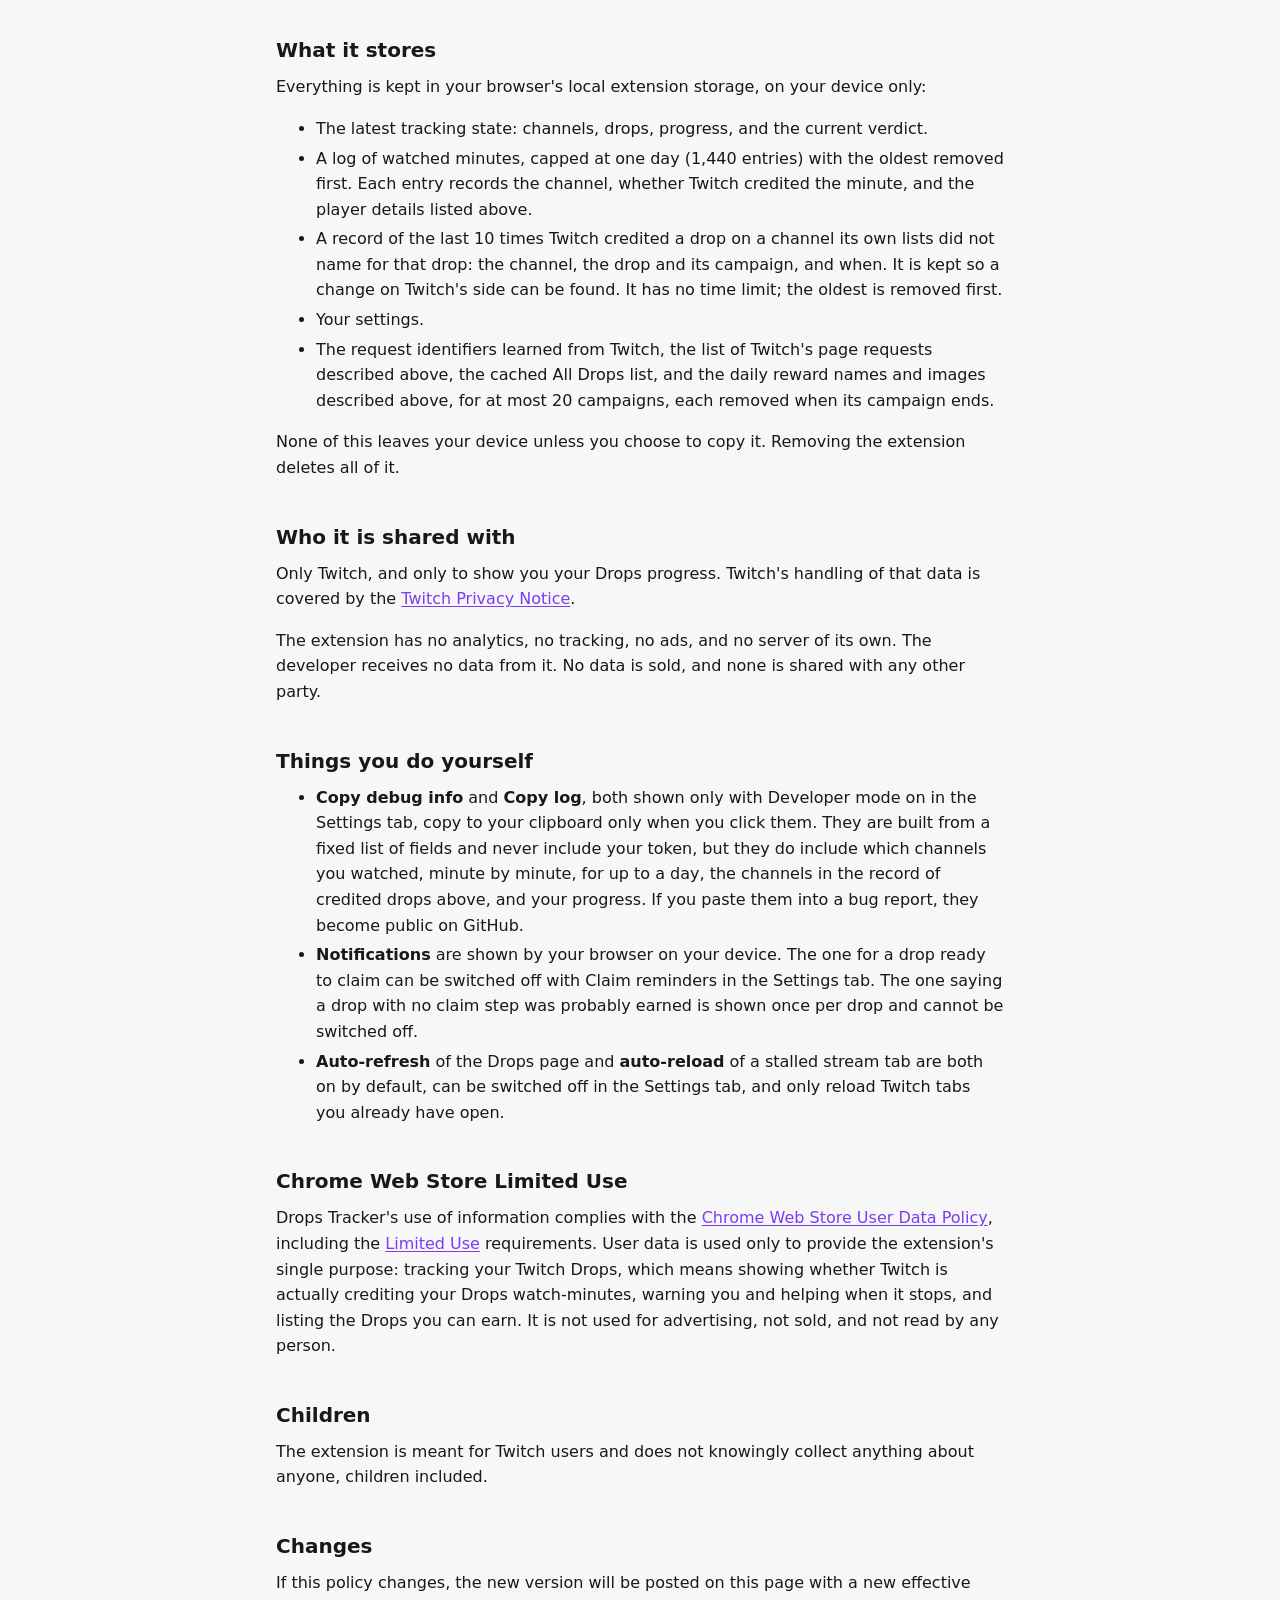
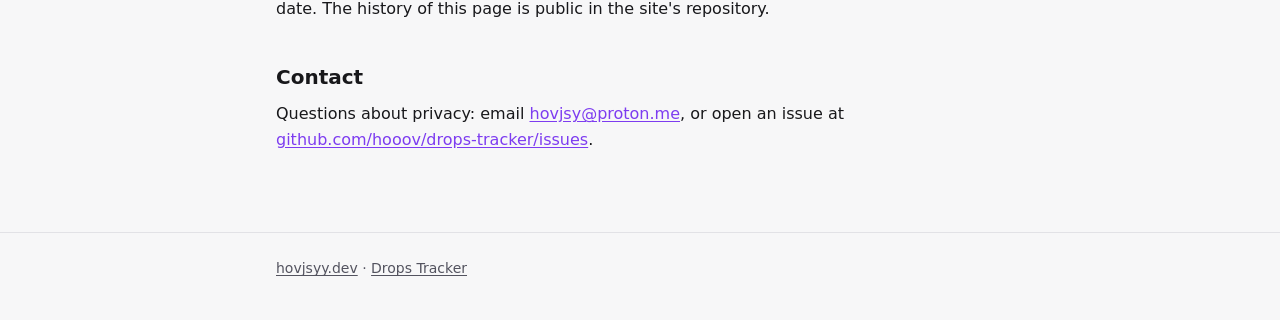
==== commit 72bb4dff: "Drops Tracker privacy: reward names read on channel pages, the likely-earned notification" ====
--- a/drops-tracker/privacy/index.html
+++ b/drops-tracker/privacy/index.html
@@ -47,6 +47,9 @@
       <h3>The Drops campaigns page</h3>
       <p>When you open the All Drops tab, the extension reads the campaign list from Twitch's response on <code>twitch.tv/drops/campaigns</code>. If that page is not already open, it opens it in a background tab and closes it once the list has loaded. That page has no video.</p>
 
+      <h3>Reward names on channel pages</h3>
+      <p>Some reward campaigns give a different reward each day, and Twitch names each day's reward only in an answer its own channel page receives. On twitch.tv pages other than the Drops inventory page, the extension reads that one answer as Twitch's page receives it and keeps only each day's reward name and image address, so the panel can show the same reward Twitch shows. It does not keep your progress from that answer, does not send it anywhere, and leaves every other request on the page untouched.</p>
+
       <h2>What it stores</h2>
       <p>Everything is kept in your browser's local extension storage, on your device only:</p>
       <ul>
@@ -54,7 +57,7 @@
         <li>A log of watched minutes, capped at one day (1,440 entries) with the oldest removed first. Each entry records the channel, whether Twitch credited the minute, and the player details listed above.</li>
         <li>A record of the last 10 times Twitch credited a drop on a channel its own lists did not name for that drop: the channel, the drop and its campaign, and when. It is kept so a change on Twitch's side can be found. It has no time limit; the oldest is removed first.</li>
         <li>Your settings.</li>
-        <li>The request identifiers learned from Twitch, the list of Twitch's page requests described above, and the cached All Drops list.</li>
+        <li>The request identifiers learned from Twitch, the list of Twitch's page requests described above, the cached All Drops list, and the daily reward names and images described above, for at most 20 campaigns, each removed when its campaign ends.</li>
       </ul>
       <p>None of this leaves your device unless you choose to copy it. Removing the extension deletes all of it.</p>
 
@@ -65,7 +68,7 @@
       <h2>Things you do yourself</h2>
       <ul>
         <li><strong>Copy debug info</strong> and <strong>Copy log</strong>, both shown only with Developer mode on in the Settings tab, copy to your clipboard only when you click them. They are built from a fixed list of fields and never include your token, but they do include which channels you watched, minute by minute, for up to a day, the channels in the record of credited drops above, and your progress. If you paste them into a bug report, they become public on GitHub.</li>
-        <li><strong>Notifications</strong> are shown by your browser on your device. The one for a drop ready to claim can be switched off with Claim reminders in the Settings tab.</li>
+        <li><strong>Notifications</strong> are shown by your browser on your device. The one for a drop ready to claim can be switched off with Claim reminders in the Settings tab. The one saying a drop with no claim step was probably earned is shown once per drop and cannot be switched off.</li>
         <li><strong>Auto-refresh</strong> of the Drops page and <strong>auto-reload</strong> of a stalled stream tab are both on by default, can be switched off in the Settings tab, and only reload Twitch tabs you already have open.</li>
       </ul>
 
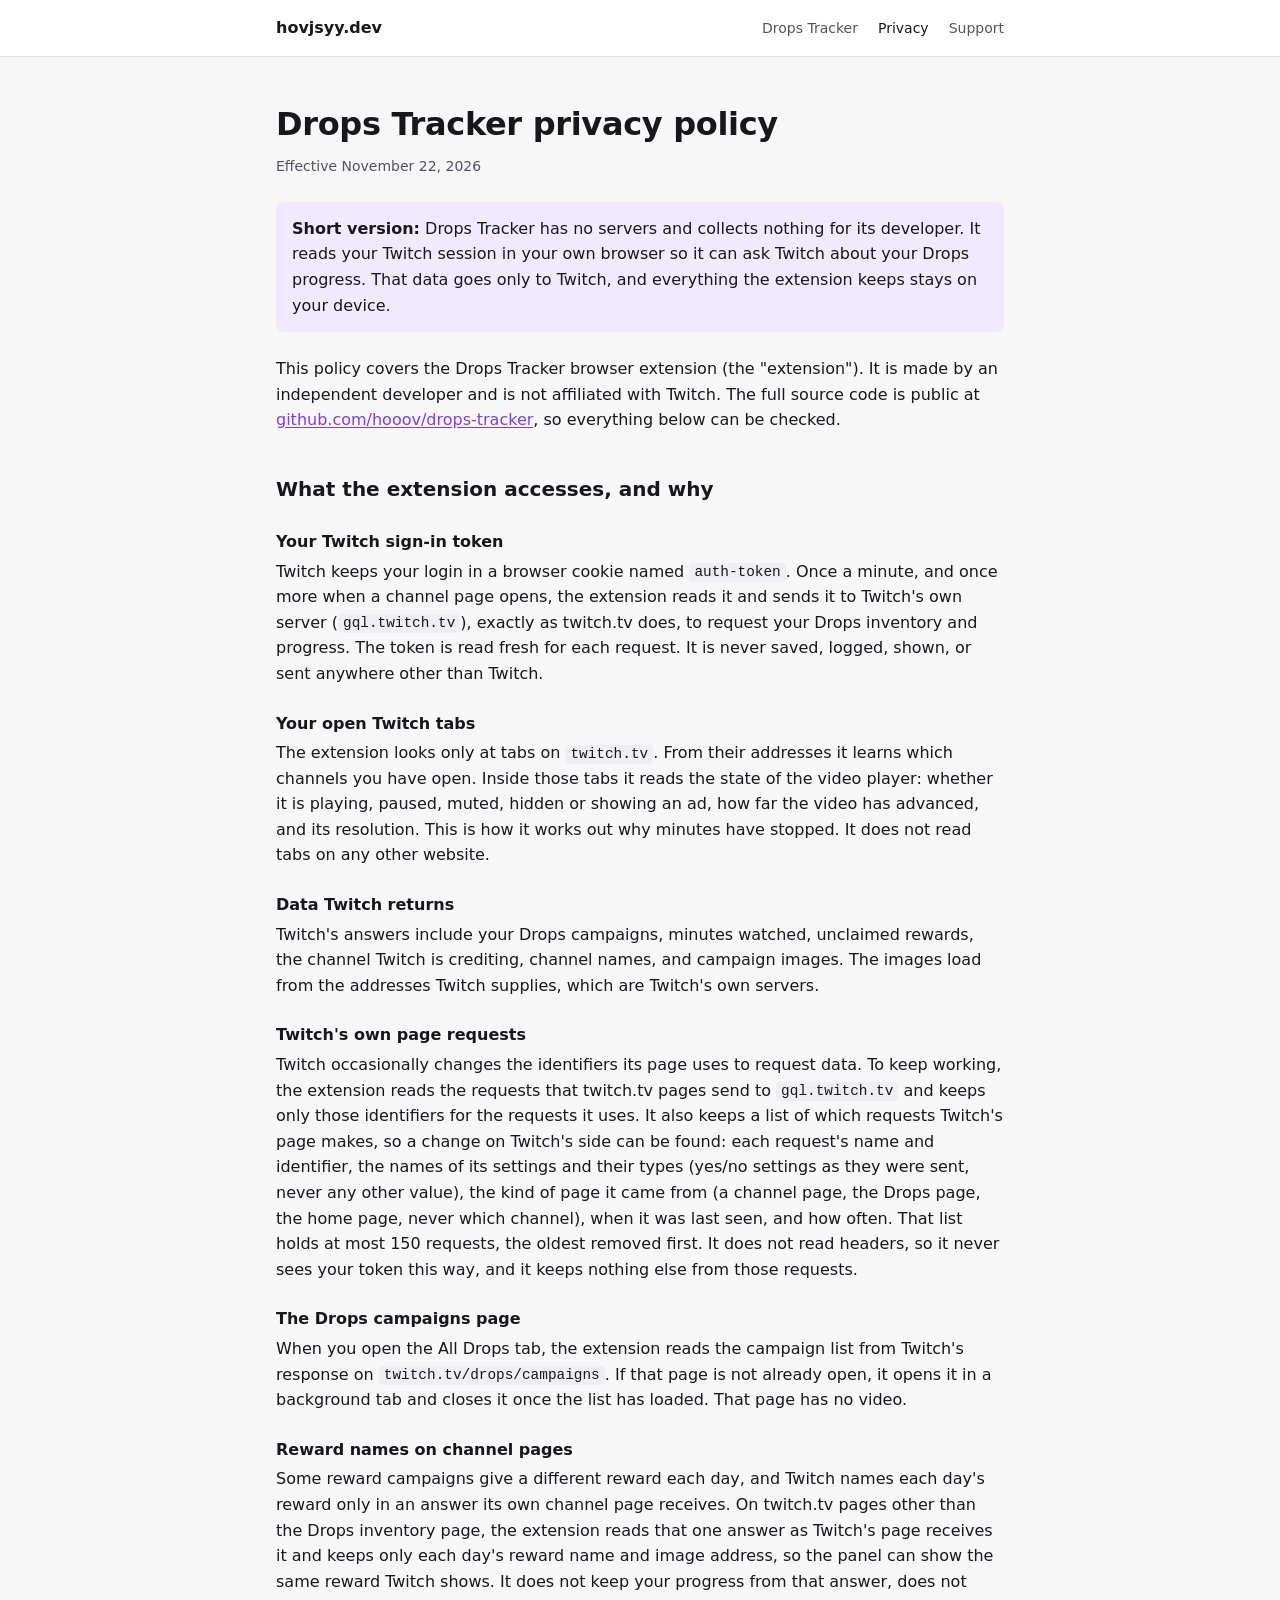
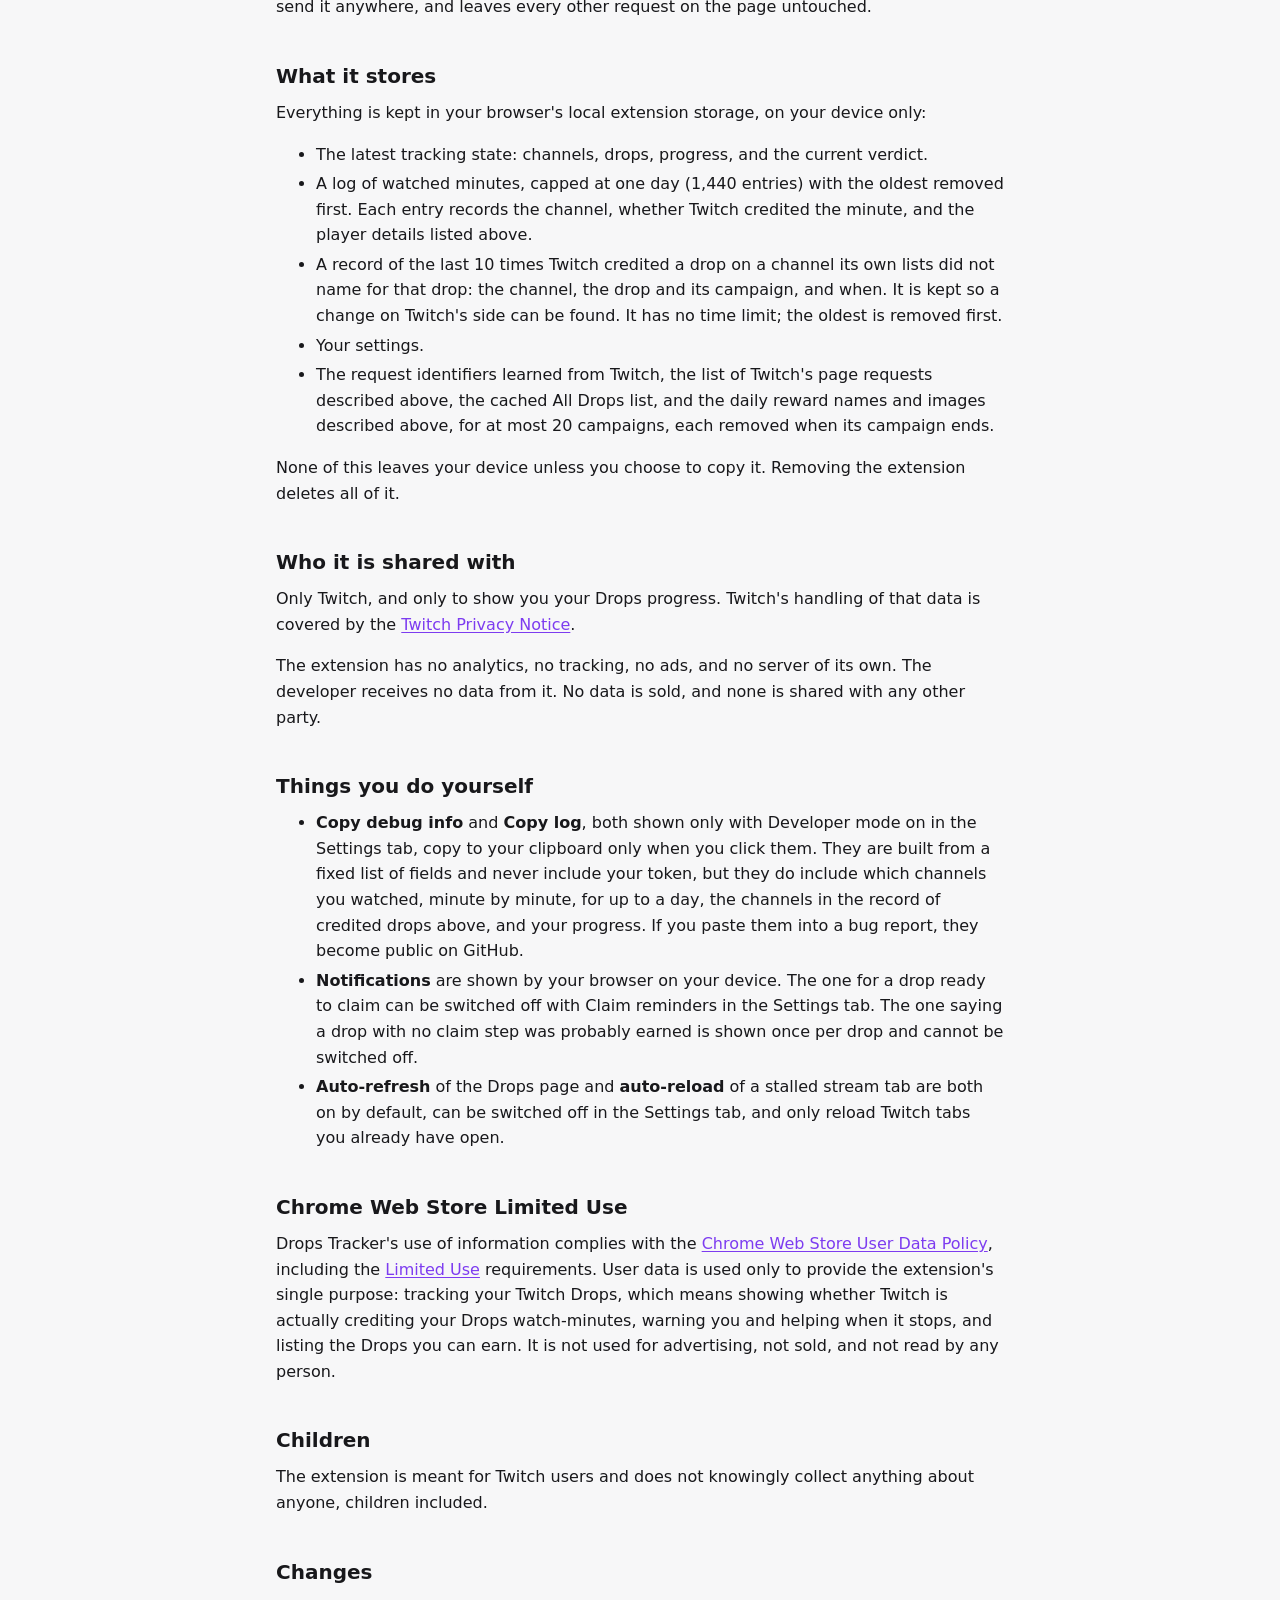
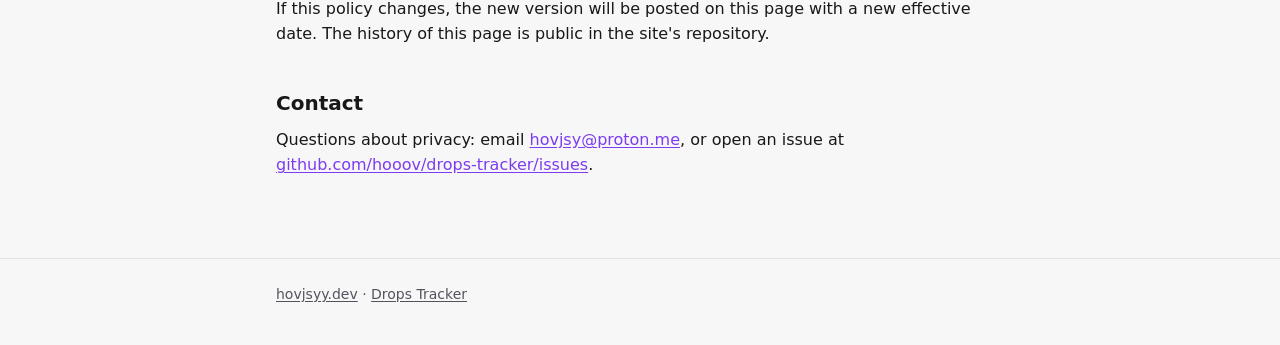
==== commit 5174cc12: "Drops Tracker privacy: a check also runs when a channel page opens" ====
--- a/drops-tracker/privacy/index.html
+++ b/drops-tracker/privacy/index.html
@@ -33,7 +33,7 @@
       <h2>What the extension accesses, and why</h2>
 
       <h3>Your Twitch sign-in token</h3>
-      <p>Twitch keeps your login in a browser cookie named <code>auth-token</code>. Once a minute, the extension reads it and sends it to Twitch's own server (<code>gql.twitch.tv</code>), exactly as twitch.tv does, to request your Drops inventory and progress. The token is read fresh for each request. It is never saved, logged, shown, or sent anywhere other than Twitch.</p>
+      <p>Twitch keeps your login in a browser cookie named <code>auth-token</code>. Once a minute, and once more when a channel page opens, the extension reads it and sends it to Twitch's own server (<code>gql.twitch.tv</code>), exactly as twitch.tv does, to request your Drops inventory and progress. The token is read fresh for each request. It is never saved, logged, shown, or sent anywhere other than Twitch.</p>
 
       <h3>Your open Twitch tabs</h3>
       <p>The extension looks only at tabs on <code>twitch.tv</code>. From their addresses it learns which channels you have open. Inside those tabs it reads the state of the video player: whether it is playing, paused, muted, hidden or showing an ad, how far the video has advanced, and its resolution. This is how it works out why minutes have stopped. It does not read tabs on any other website.</p>
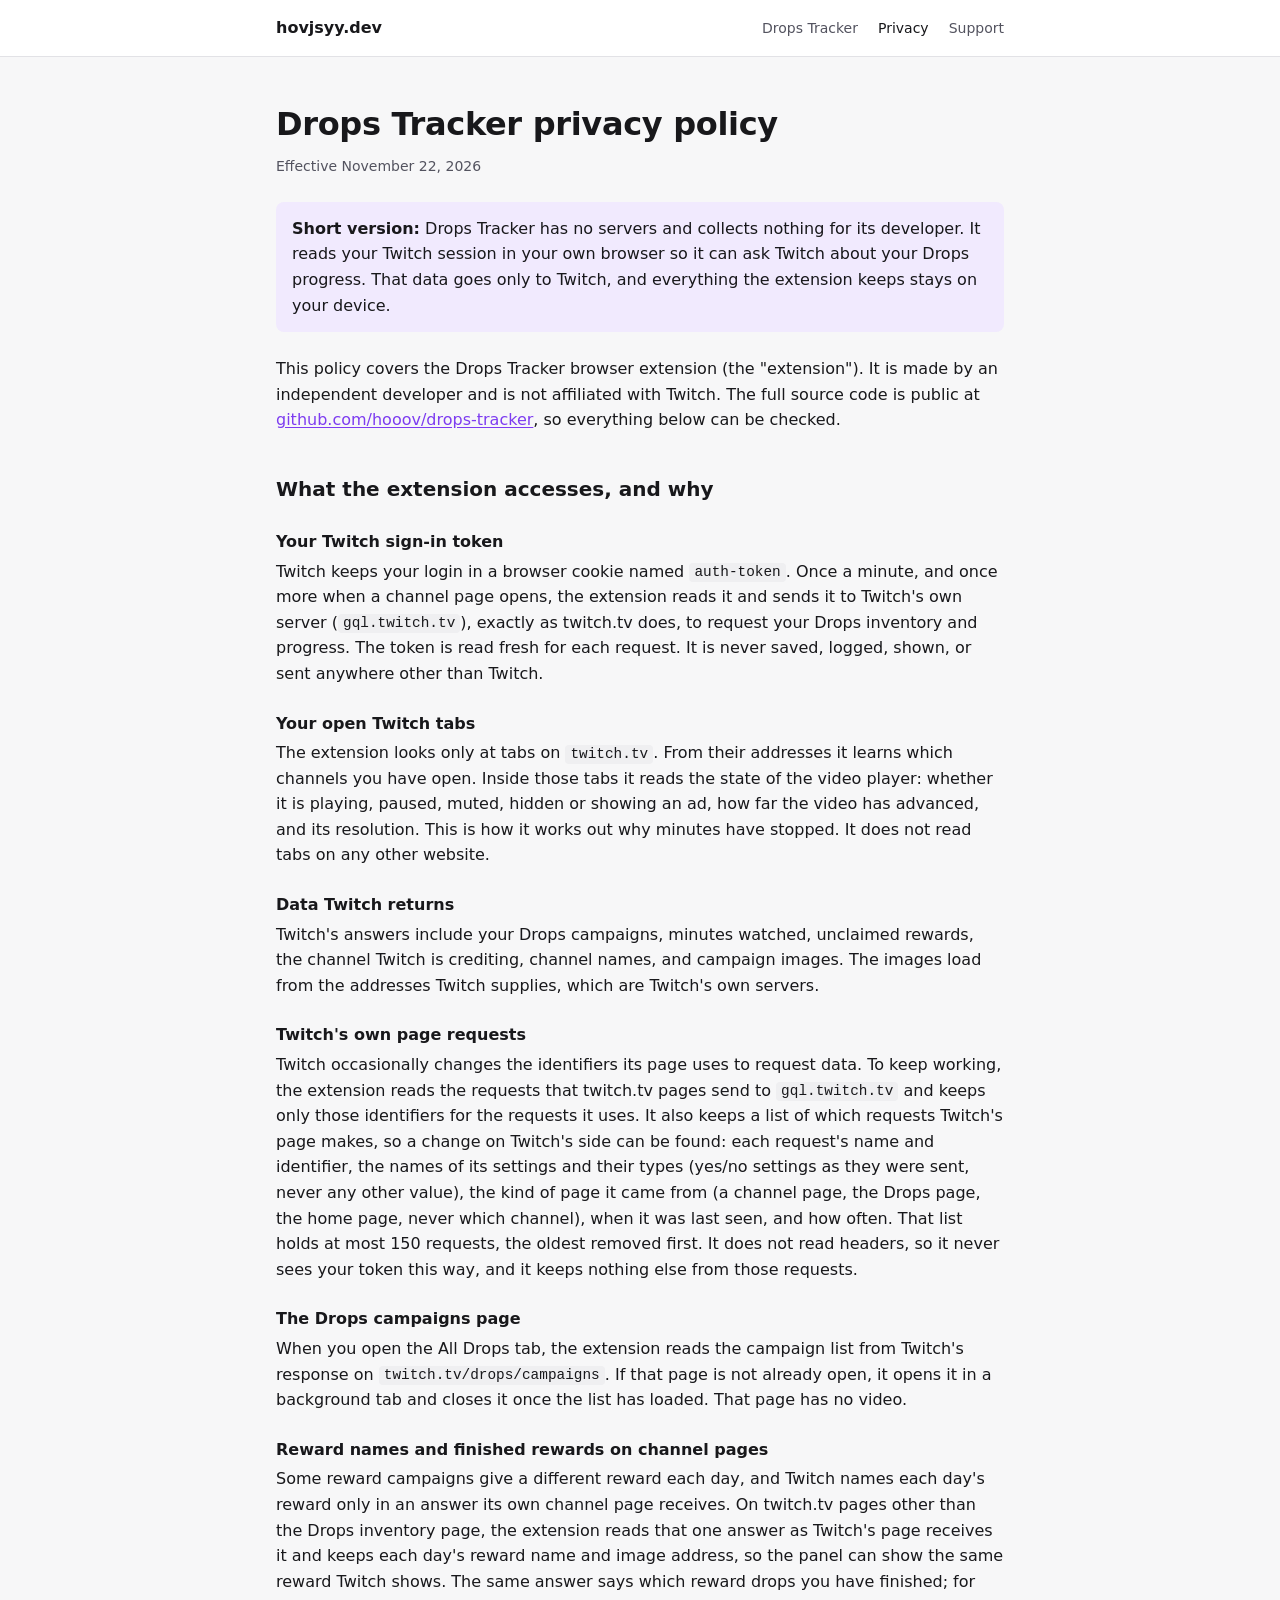
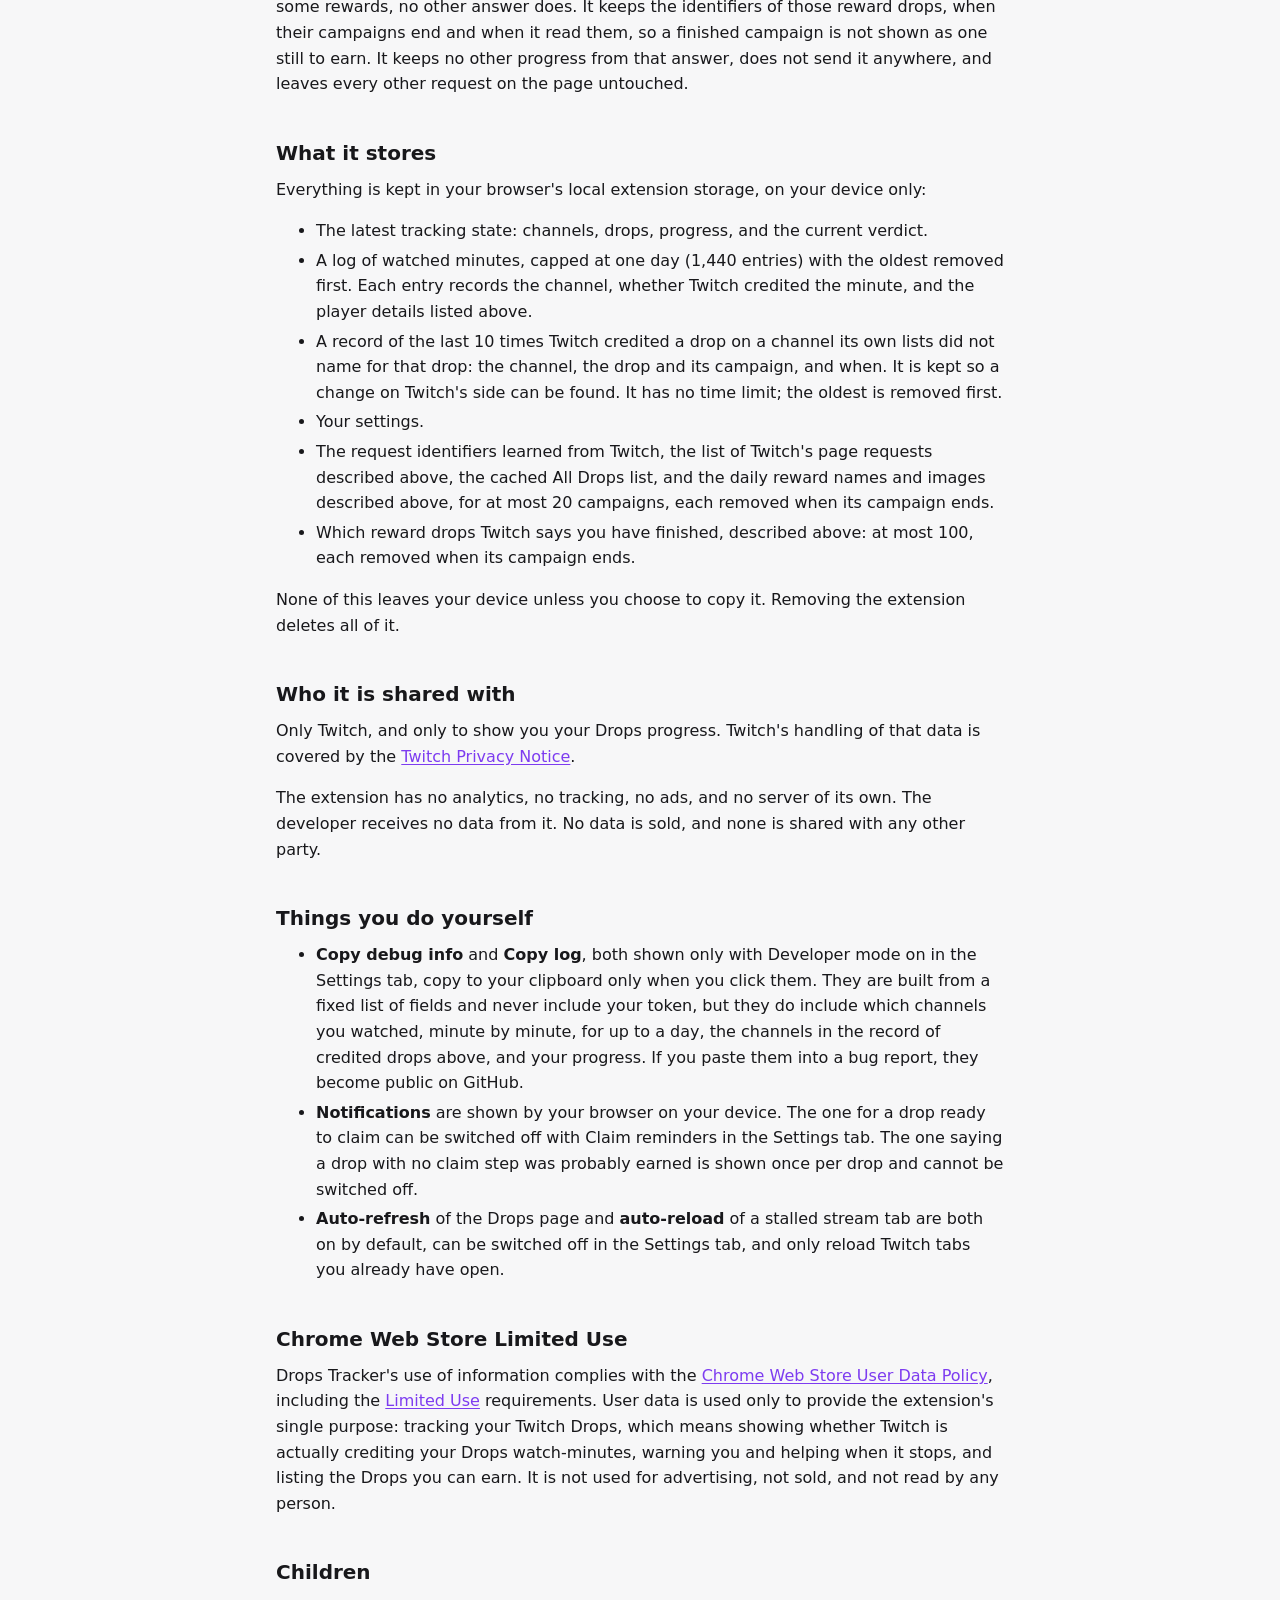
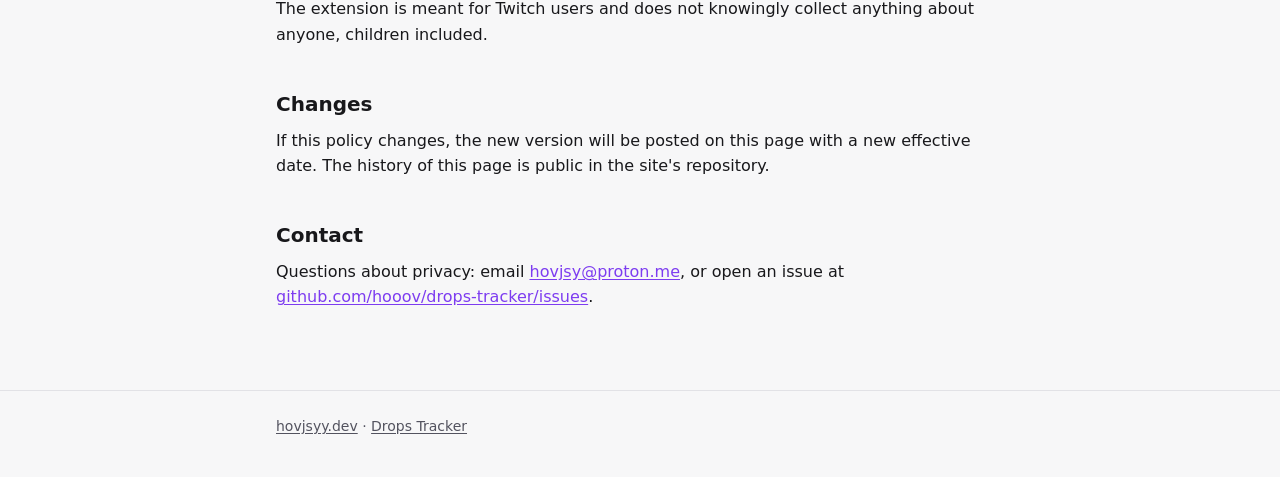
==== commit 5ce79e6f: "Drops Tracker privacy: which reward drops Twitch says are finished" ====
--- a/drops-tracker/privacy/index.html
+++ b/drops-tracker/privacy/index.html
@@ -47,8 +47,8 @@
       <h3>The Drops campaigns page</h3>
       <p>When you open the All Drops tab, the extension reads the campaign list from Twitch's response on <code>twitch.tv/drops/campaigns</code>. If that page is not already open, it opens it in a background tab and closes it once the list has loaded. That page has no video.</p>
 
-      <h3>Reward names on channel pages</h3>
-      <p>Some reward campaigns give a different reward each day, and Twitch names each day's reward only in an answer its own channel page receives. On twitch.tv pages other than the Drops inventory page, the extension reads that one answer as Twitch's page receives it and keeps only each day's reward name and image address, so the panel can show the same reward Twitch shows. It does not keep your progress from that answer, does not send it anywhere, and leaves every other request on the page untouched.</p>
+      <h3>Reward names and finished rewards on channel pages</h3>
+      <p>Some reward campaigns give a different reward each day, and Twitch names each day's reward only in an answer its own channel page receives. On twitch.tv pages other than the Drops inventory page, the extension reads that one answer as Twitch's page receives it and keeps each day's reward name and image address, so the panel can show the same reward Twitch shows. The same answer says which reward drops you have finished; for some rewards, no other answer does. It keeps the identifiers of those reward drops, when their campaigns end and when it read them, so a finished campaign is not shown as one still to earn. It keeps no other progress from that answer, does not send it anywhere, and leaves every other request on the page untouched.</p>
 
       <h2>What it stores</h2>
       <p>Everything is kept in your browser's local extension storage, on your device only:</p>
@@ -58,6 +58,7 @@
         <li>A record of the last 10 times Twitch credited a drop on a channel its own lists did not name for that drop: the channel, the drop and its campaign, and when. It is kept so a change on Twitch's side can be found. It has no time limit; the oldest is removed first.</li>
         <li>Your settings.</li>
         <li>The request identifiers learned from Twitch, the list of Twitch's page requests described above, the cached All Drops list, and the daily reward names and images described above, for at most 20 campaigns, each removed when its campaign ends.</li>
+        <li>Which reward drops Twitch says you have finished, described above: at most 100, each removed when its campaign ends.</li>
       </ul>
       <p>None of this leaves your device unless you choose to copy it. Removing the extension deletes all of it.</p>
 
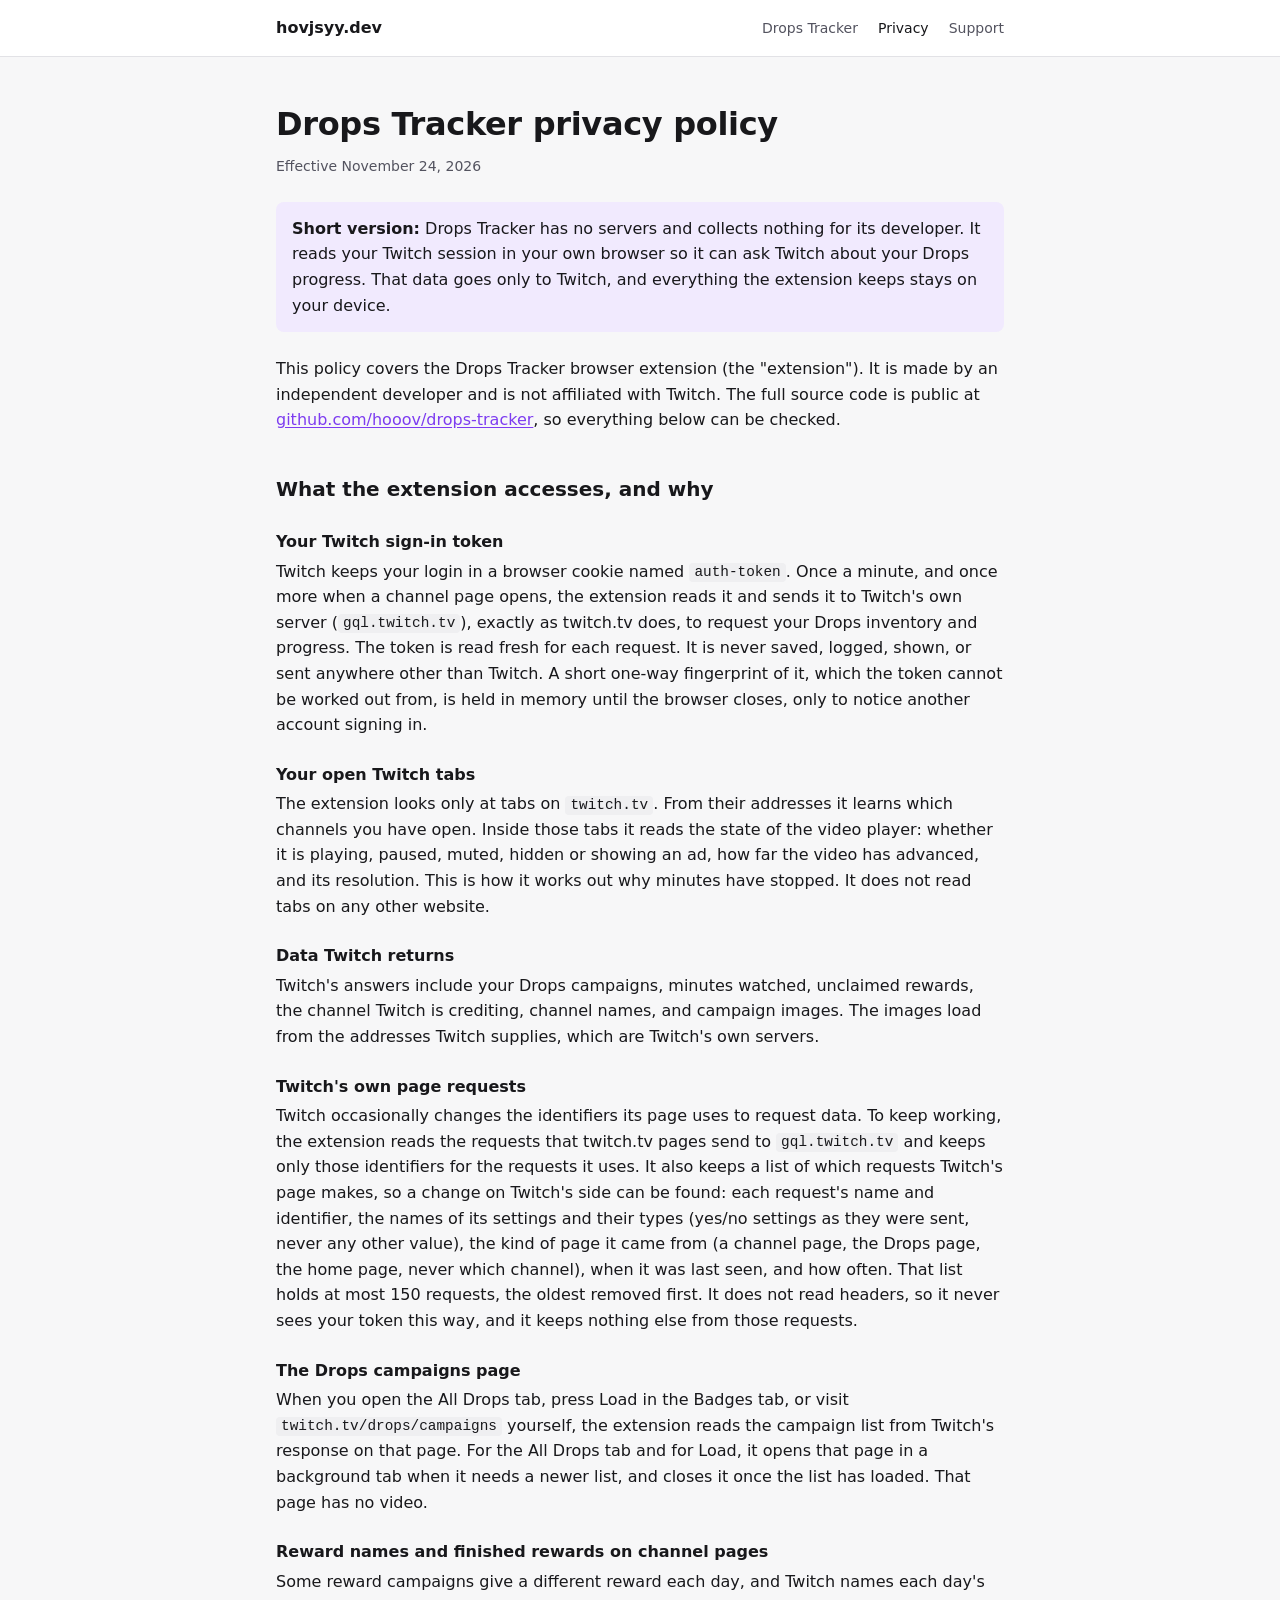
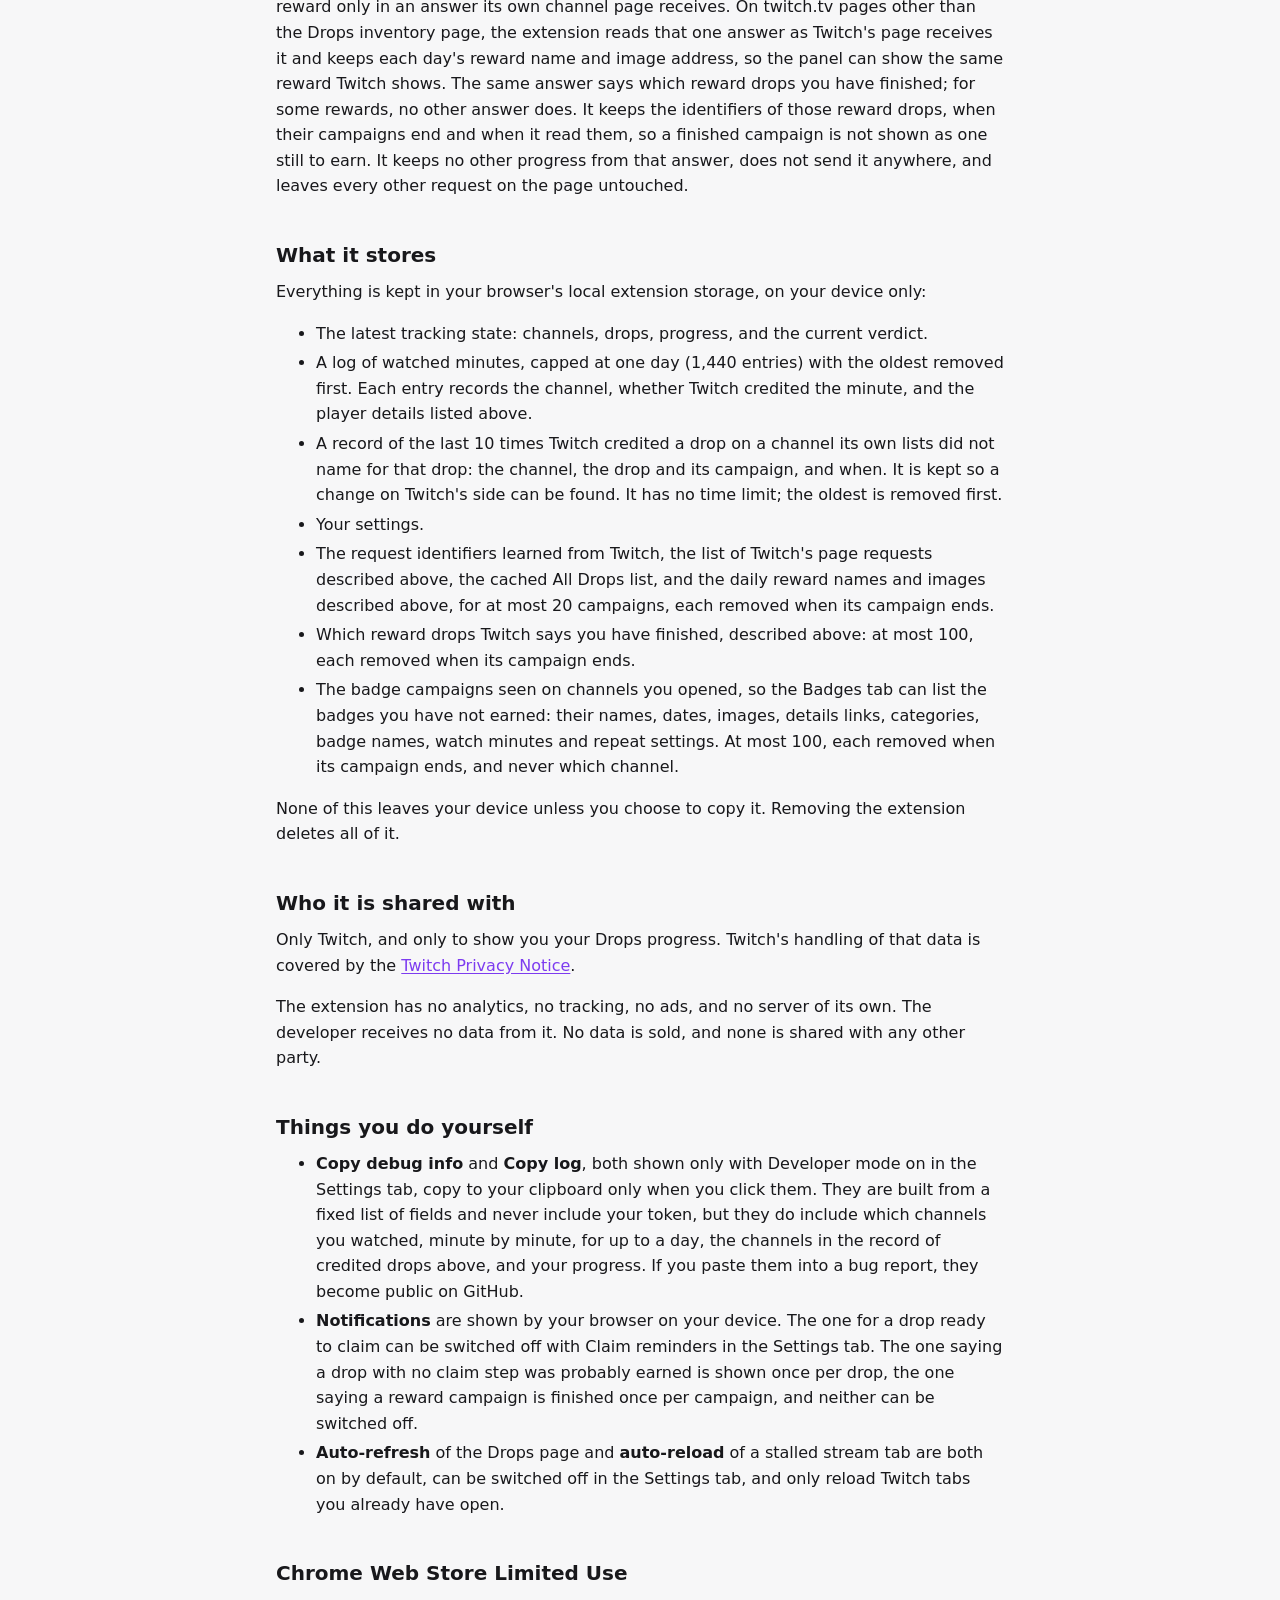
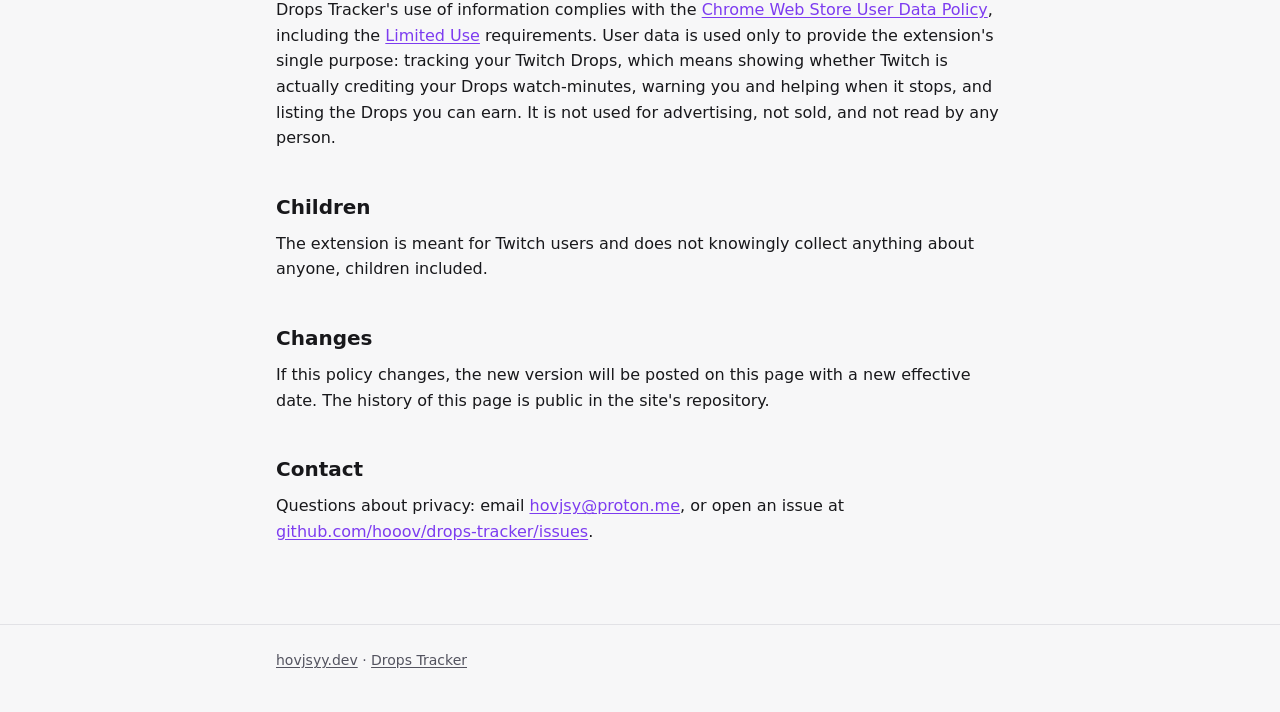
==== commit d3cab94c: "Drops Tracker privacy: remembered badge campaigns, sign-in fingerprint, Load, finished notice (0.1.1" ====
--- a/drops-tracker/privacy/index.html
+++ b/drops-tracker/privacy/index.html
@@ -22,7 +22,7 @@
   <main>
     <div class="wrap">
       <h1>Drops Tracker privacy policy</h1>
-      <p class="meta">Effective November 22, 2026</p>
+      <p class="meta">Effective November 24, 2026</p>
 
       <div class="note">
         <p><strong>Short version:</strong> Drops Tracker has no servers and collects nothing for its developer. It reads your Twitch session in your own browser so it can ask Twitch about your Drops progress. That data goes only to Twitch, and everything the extension keeps stays on your device.</p>
@@ -33,7 +33,7 @@
       <h2>What the extension accesses, and why</h2>
 
       <h3>Your Twitch sign-in token</h3>
-      <p>Twitch keeps your login in a browser cookie named <code>auth-token</code>. Once a minute, and once more when a channel page opens, the extension reads it and sends it to Twitch's own server (<code>gql.twitch.tv</code>), exactly as twitch.tv does, to request your Drops inventory and progress. The token is read fresh for each request. It is never saved, logged, shown, or sent anywhere other than Twitch.</p>
+      <p>Twitch keeps your login in a browser cookie named <code>auth-token</code>. Once a minute, and once more when a channel page opens, the extension reads it and sends it to Twitch's own server (<code>gql.twitch.tv</code>), exactly as twitch.tv does, to request your Drops inventory and progress. The token is read fresh for each request. It is never saved, logged, shown, or sent anywhere other than Twitch. A short one-way fingerprint of it, which the token cannot be worked out from, is held in memory until the browser closes, only to notice another account signing in.</p>
 
       <h3>Your open Twitch tabs</h3>
       <p>The extension looks only at tabs on <code>twitch.tv</code>. From their addresses it learns which channels you have open. Inside those tabs it reads the state of the video player: whether it is playing, paused, muted, hidden or showing an ad, how far the video has advanced, and its resolution. This is how it works out why minutes have stopped. It does not read tabs on any other website.</p>
@@ -45,7 +45,7 @@
       <p>Twitch occasionally changes the identifiers its page uses to request data. To keep working, the extension reads the requests that twitch.tv pages send to <code>gql.twitch.tv</code> and keeps only those identifiers for the requests it uses. It also keeps a list of which requests Twitch's page makes, so a change on Twitch's side can be found: each request's name and identifier, the names of its settings and their types (yes/no settings as they were sent, never any other value), the kind of page it came from (a channel page, the Drops page, the home page, never which channel), when it was last seen, and how often. That list holds at most 150 requests, the oldest removed first. It does not read headers, so it never sees your token this way, and it keeps nothing else from those requests.</p>
 
       <h3>The Drops campaigns page</h3>
-      <p>When you open the All Drops tab, the extension reads the campaign list from Twitch's response on <code>twitch.tv/drops/campaigns</code>. If that page is not already open, it opens it in a background tab and closes it once the list has loaded. That page has no video.</p>
+      <p>When you open the All Drops tab, press Load in the Badges tab, or visit <code>twitch.tv/drops/campaigns</code> yourself, the extension reads the campaign list from Twitch's response on that page. For the All Drops tab and for Load, it opens that page in a background tab when it needs a newer list, and closes it once the list has loaded. That page has no video.</p>
 
       <h3>Reward names and finished rewards on channel pages</h3>
       <p>Some reward campaigns give a different reward each day, and Twitch names each day's reward only in an answer its own channel page receives. On twitch.tv pages other than the Drops inventory page, the extension reads that one answer as Twitch's page receives it and keeps each day's reward name and image address, so the panel can show the same reward Twitch shows. The same answer says which reward drops you have finished; for some rewards, no other answer does. It keeps the identifiers of those reward drops, when their campaigns end and when it read them, so a finished campaign is not shown as one still to earn. It keeps no other progress from that answer, does not send it anywhere, and leaves every other request on the page untouched.</p>
@@ -59,6 +59,7 @@
         <li>Your settings.</li>
         <li>The request identifiers learned from Twitch, the list of Twitch's page requests described above, the cached All Drops list, and the daily reward names and images described above, for at most 20 campaigns, each removed when its campaign ends.</li>
         <li>Which reward drops Twitch says you have finished, described above: at most 100, each removed when its campaign ends.</li>
+        <li>The badge campaigns seen on channels you opened, so the Badges tab can list the badges you have not earned: their names, dates, images, details links, categories, badge names, watch minutes and repeat settings. At most 100, each removed when its campaign ends, and never which channel.</li>
       </ul>
       <p>None of this leaves your device unless you choose to copy it. Removing the extension deletes all of it.</p>
 
@@ -69,7 +70,7 @@
       <h2>Things you do yourself</h2>
       <ul>
         <li><strong>Copy debug info</strong> and <strong>Copy log</strong>, both shown only with Developer mode on in the Settings tab, copy to your clipboard only when you click them. They are built from a fixed list of fields and never include your token, but they do include which channels you watched, minute by minute, for up to a day, the channels in the record of credited drops above, and your progress. If you paste them into a bug report, they become public on GitHub.</li>
-        <li><strong>Notifications</strong> are shown by your browser on your device. The one for a drop ready to claim can be switched off with Claim reminders in the Settings tab. The one saying a drop with no claim step was probably earned is shown once per drop and cannot be switched off.</li>
+        <li><strong>Notifications</strong> are shown by your browser on your device. The one for a drop ready to claim can be switched off with Claim reminders in the Settings tab. The one saying a drop with no claim step was probably earned is shown once per drop, the one saying a reward campaign is finished once per campaign, and neither can be switched off.</li>
         <li><strong>Auto-refresh</strong> of the Drops page and <strong>auto-reload</strong> of a stalled stream tab are both on by default, can be switched off in the Settings tab, and only reload Twitch tabs you already have open.</li>
       </ul>
 
